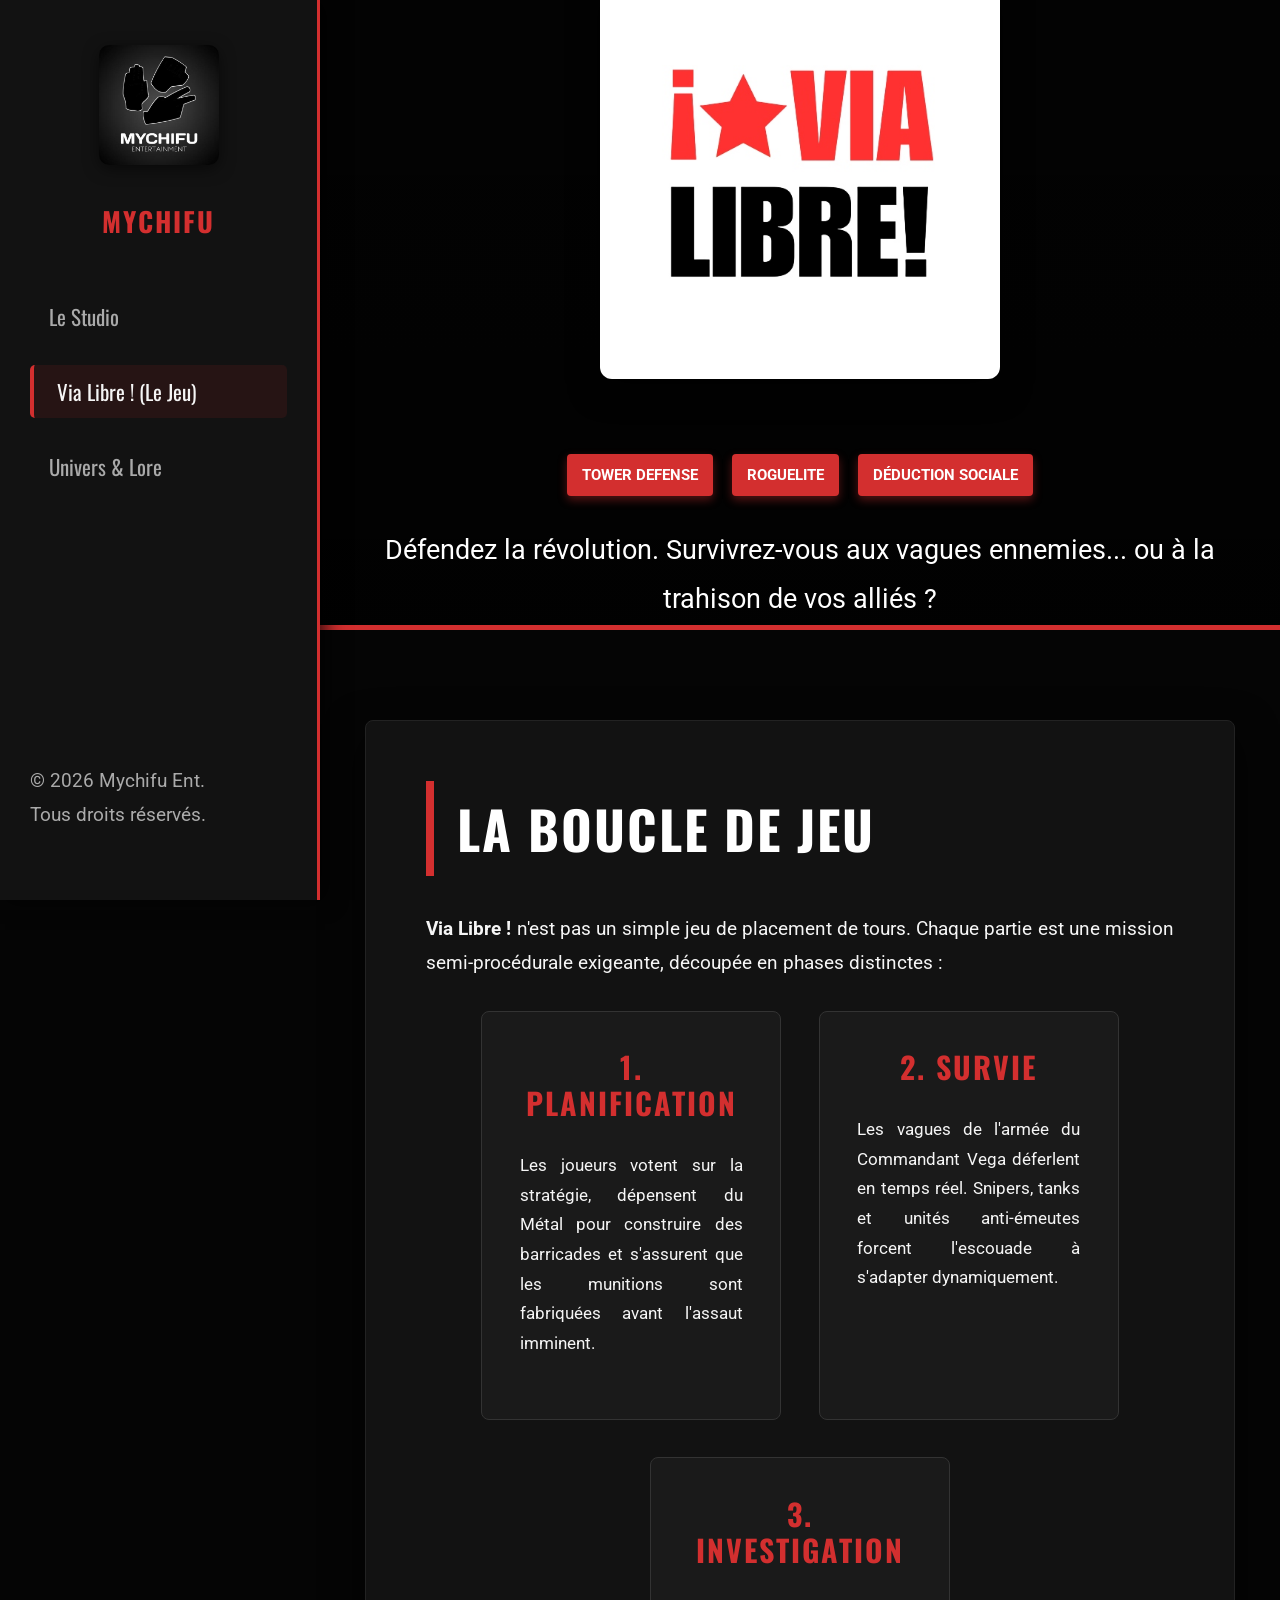
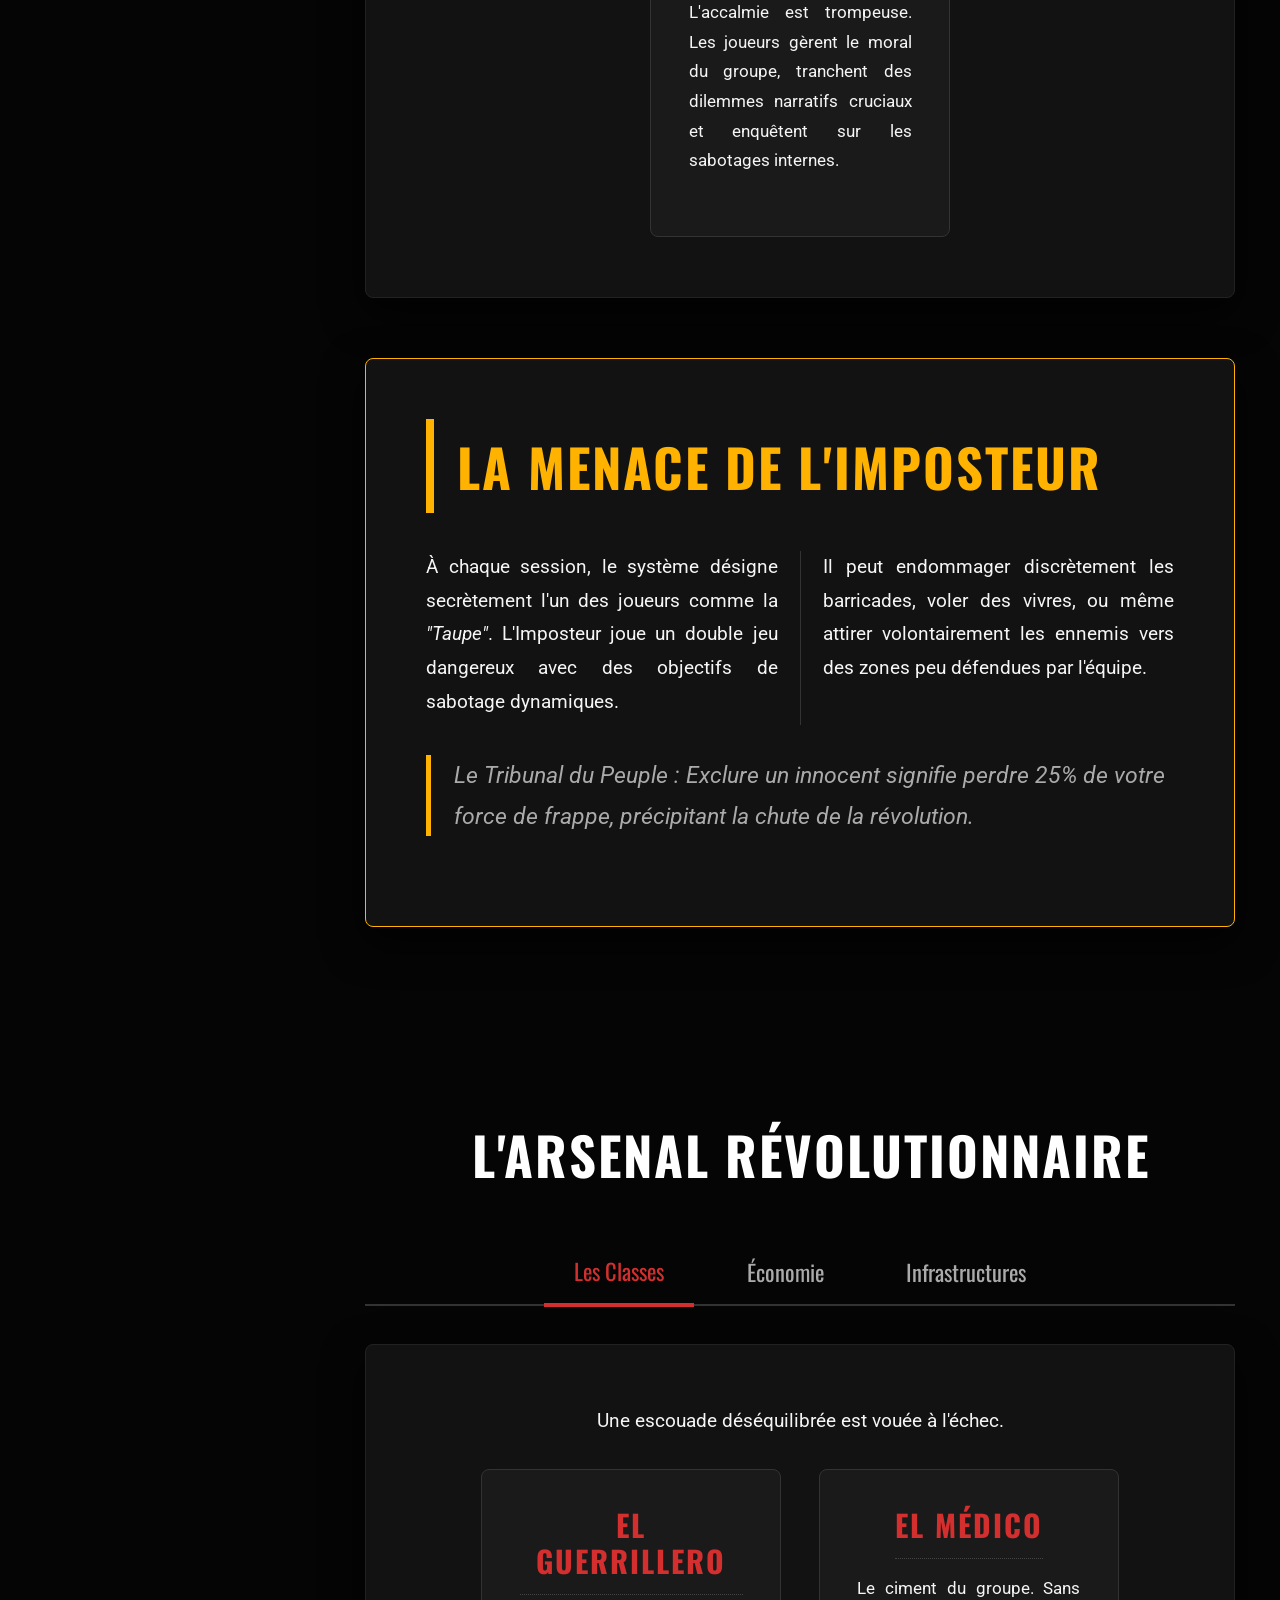
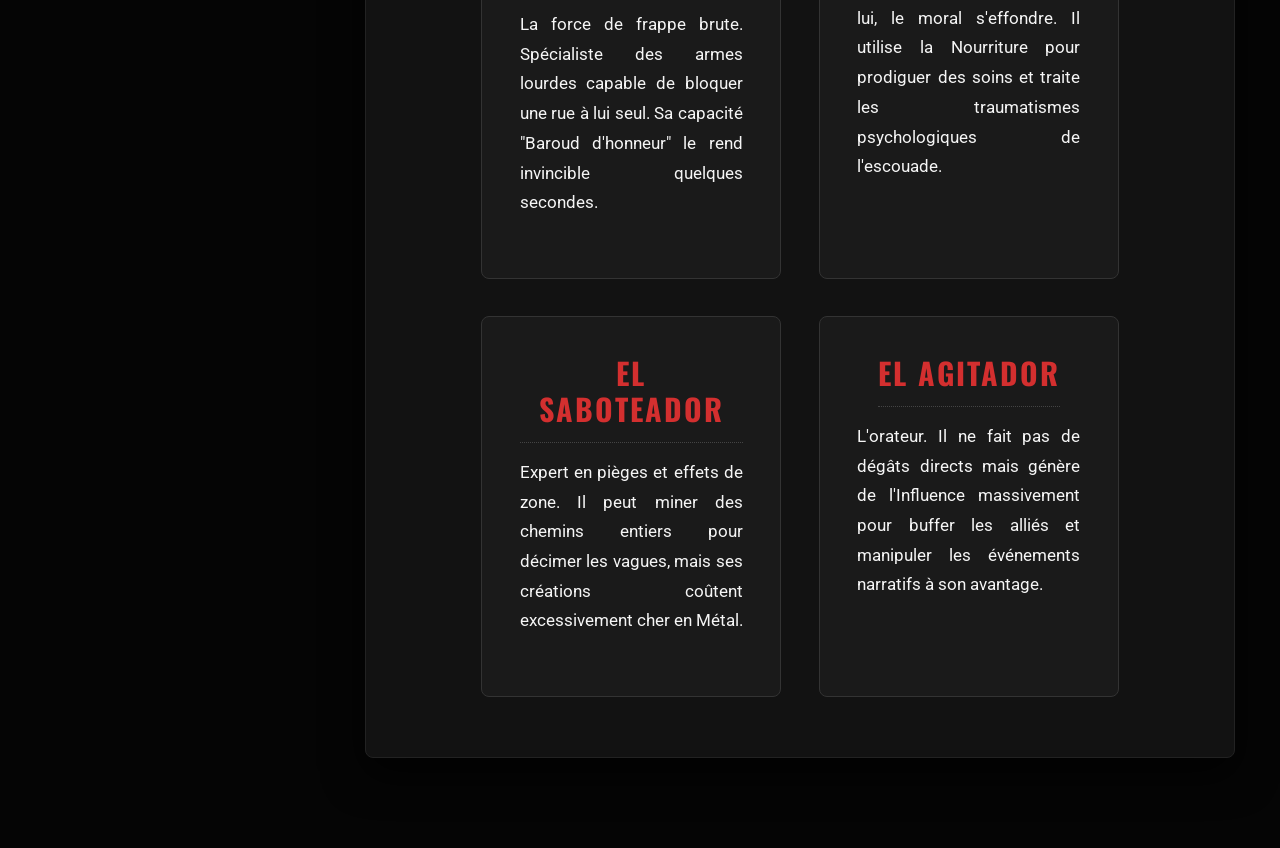
==== game.html @ c3b08daf "feat: new website" ====
<!DOCTYPE html>
<html lang="fr">
<head>
    <meta charset="UTF-8">
    <meta name="viewport" content="width=device-width, initial-scale=1.0">
    <title>Via Libre ! - Le Jeu - Mychifu Entertainment</title>
    <link rel="stylesheet" href="css/style.css">
</head>
<body>
    <nav class="sidebar">
        <div class="sidebar-header">
            <div class="sidebar-logo-container">
                <a href="index.html">
                    <img src="img/mychifu_logo.jpg" alt="Mychifu Logo">
                </a>
                <h2>MYCHIFU</h2>
            </div>
            <button class="mobile-toggle" aria-label="Ouvrir le menu">
                <span></span>
                <span></span>
                <span></span>
            </button>
        </div>
        <ul class="sidebar-nav">
            <li><a href="index.html" >Le Studio</a></li>
            <li><a href="game.html" class="active">Via Libre ! (Le Jeu)</a></li>
            <li><a href="lore.html" >Univers & Lore</a></li>
        </ul>
        <div class="sidebar-footer">
            <p>&copy; 2026 Mychifu Ent.<br>Tous droits réservés.</p>
        </div>
    </nav>

    <main class="main-content">
        <header class="hero" style="height: 70vh;">
            <img src="img/game_logo.jpg" alt="Via Libre! Logo" class="reveal-scale" style="background-color: #fff; padding: 15px;">
            <div class="reveal" style="margin-top: 2rem;">
                <span class="tag">Tower Defense</span> 
                <span class="tag">Roguelite</span> 
                <span class="tag">Déduction Sociale</span>
            </div>
            <p class="reveal" style="margin-top: 1.5rem;">Défendez la révolution. Survivrez-vous aux vagues ennemies... ou à la trahison de vos alliés ?</p>
        </header>

        <section>
            <!-- Remplacement du Grid-2 étiré par deux sections empilées et aérées -->
            <div class="surface reveal-left" style="margin-bottom: 4rem;">
                <h2 class="section-title">La Boucle de Jeu</h2>

                <p><strong>Via Libre !</strong> n'est pas un simple jeu de placement de tours. Chaque partie est une mission semi-procédurale exigeante, découpée en phases distinctes :</p>

                <div class="grid-flex" style="margin-top: 2rem;">
                    <div class="card">
                        <h3 style="border-bottom:none;">1. Planification</h3>
                        <p>Les joueurs votent sur la stratégie, dépensent du Métal pour construire des barricades et s'assurent que les munitions sont fabriquées avant l'assaut imminent.</p>
                    </div>
                    <div class="card">
                        <h3 style="border-bottom:none;">2. Survie</h3>
                        <p>Les vagues de l'armée du Commandant Vega déferlent en temps réel. Snipers, tanks et unités anti-émeutes forcent l'escouade à s'adapter dynamiquement.</p>
                    </div>
                    <div class="card">
                        <h3 style="border-bottom:none;">3. Investigation</h3>
                        <p>L'accalmie est trompeuse. Les joueurs gèrent le moral du groupe, tranchent des dilemmes narratifs cruciaux et enquêtent sur les sabotages internes.</p>
                    </div>
                </div>
            </div>

            <div class="surface reveal-right" style="border-color: #ffb300;">
                <h2 class="section-title" style="border-color: #ffb300; color: #ffb300;">La Menace de l'Imposteur</h2>

                <div class="text-columns">
                    <p>À chaque session, le système désigne secrètement l'un des joueurs comme la <em>"Taupe"</em>. L'Imposteur joue un double jeu dangereux avec des objectifs de sabotage dynamiques.</p>

                    <p>Il peut endommager discrètement les barricades, voler des vivres, ou même attirer volontairement les ennemis vers des zones peu défendues par l'équipe.</p>
                </div>

                <blockquote style="margin: 2rem 0; border-left-color: #ffb300;">
                    Le Tribunal du Peuple : Exclure un innocent signifie perdre 25% de votre force de frappe, précipitant la chute de la révolution.
                </blockquote>
            </div>
        </section>

        <section>
            <h2 class="section-title reveal-scale" style="text-align: center; border: none;">L'Arsenal Révolutionnaire</h2>

            <div class="tab-buttons reveal">
                <button class="tab-btn active" data-tab="classes">Les Classes</button>
                <button class="tab-btn" data-tab="resources">Économie</button>
                <button class="tab-btn" data-tab="buildings">Infrastructures</button>
            </div>

            <div class="surface reveal">
                <!-- Classes Tab -->
                <div id="classes" class="tab-content active">
                    <p style="text-align: center; margin-bottom: 2rem;">Une escouade déséquilibrée est vouée à l'échec.</p>
                    <div class="grid-flex">
                        <div class="card">
                            <h3>El Guerrillero</h3>
                            <p>La force de frappe brute. Spécialiste des armes lourdes capable de bloquer une rue à lui seul. Sa capacité "Baroud d'honneur" le rend invincible quelques secondes.</p>
                        </div>
                        <div class="card">
                            <h3>El Médico</h3>
                            <p>Le ciment du groupe. Sans lui, le moral s'effondre. Il utilise la Nourriture pour prodiguer des soins et traite les traumatismes psychologiques de l'escouade.</p>
                        </div>
                        <div class="card">
                            <h3>El Saboteador</h3>
                            <p>Expert en pièges et effets de zone. Il peut miner des chemins entiers pour décimer les vagues, mais ses créations coûtent excessivement cher en Métal.</p>
                        </div>
                        <div class="card">
                            <h3>El Agitador</h3>
                            <p>L'orateur. Il ne fait pas de dégâts directs mais génère de l'Influence massivement pour buffer les alliés et manipuler les événements narratifs à son avantage.</p>
                        </div>
                    </div>
                </div>

                <!-- Resources Tab -->
                <div id="resources" class="tab-content">
                    <p style="text-align: center; margin-bottom: 2rem;">Gérez vos stocks ou mourez de faim.</p>
                    <div class="grid-flex">
                        <div class="card">
                            <h3>Le Métal</h3>
                            <p>Récupéré sur les restes ennemis ou dans les ruines, il est fondamental pour bâtir les infrastructures de défense.</p>
                        </div>
                        <div class="card">
                            <h3>Les Munitions</h3>
                            <p>L'essence de la guerre. Les tours de mitrailleuses en consomment passivement. Une tour vide est une tour morte.</p>
                        </div>
                        <div class="card">
                            <h3>La Nourriture</h3>
                            <p>Maintient la barre de Santé Globale et empêche les malus liés à l'épuisement. Essentielle pour le médecin.</p>
                        </div>
                        <div class="card">
                            <h3>L'Influence</h3>
                            <p>Sert à voter, à enquêter sur l'Imposteur ou à réussir des jets narratifs complexes lors d'événements aléatoires.</p>
                        </div>
                    </div>
                </div>

                <!-- Buildings Tab -->
                <div id="buildings" class="tab-content">
                    <p style="text-align: center; margin-bottom: 2rem;">Transformez les rues de Valparaíso en forteresses.</p>
                    <div class="grid-flex">
                        <div class="card">
                            <h3>Barricades</h3>
                            <p>Le rempart de base. Dévie le pathfinding ennemi. Améliorées, elles s'équipent de fils barbelés infligeant des dégâts.</p>
                        </div>
                        <div class="card">
                            <h3>Mitrailleuse Lourde</h3>
                            <p>Un DPS massif et continu. Idéal pour repousser l'infanterie légère, mais inefficace contre les blindés sans amélioration.</p>
                        </div>
                        <div class="card">
                            <h3>Tour de Propagande</h3>
                            <p>Diffuse les discours d'Ernesto. Augmente drastiquement le moral des troupes proches et ralentit les unités anti-émeutes.</p>
                        </div>
                    </div>
                </div>
            </div>
        </section>
    </main>
    <script src="js/script.js"></script>
</body>
</html>
---- css/style.css ----
@import url('https://fonts.googleapis.com/css2?family=Oswald:wght@400;700&family=Roboto:wght@300;400;700&display=swap');

:root {
    --primary: #d32f2f;
    --primary-hover: #b71c1c;
    --bg-dark: #050505;
    --bg-surface: #121212;
    --bg-card: #1a1a1a;
    --text-main: #f5f5f5;
    --text-muted: #aaaaaa;
    --accent: #ffb300;
    --sidebar-width: 320px;
}

* { box-sizing: border-box; margin: 0; padding: 0; }

html {
    font-size: 15px;
    scroll-behavior: smooth;
}

body {
    font-family: 'Roboto', sans-serif;
    background-color: var(--bg-dark);
    color: var(--text-main);
    line-height: 1.8;
    overflow-x: hidden;
    display: flex;
}

h1, h2, h3, h4 {
    font-family: 'Oswald', sans-serif;
    text-transform: uppercase;
    letter-spacing: 2px;
}

/* Sidebar Permanente */
.sidebar {
    position: fixed;
    top: 0;
    left: 0;
    width: var(--sidebar-width);
    height: 100vh;
    background-color: var(--bg-surface);
    border-right: 3px solid var(--primary);
    padding: 3rem 2rem;
    display: flex;
    flex-direction: column;
    z-index: 1000;
    box-shadow: 5px 0 20px rgba(0,0,0,0.8);
}

.sidebar-logo-container {
    text-align: center;
    margin-bottom: 3rem;
}

.sidebar-logo-container img {
    width: 120px;
    height: auto;
    border-radius: 10px;
    margin-bottom: 1.5rem;
    box-shadow: 0 4px 15px rgba(0,0,0,0.5);
    transition: transform 0.3s;
}

.sidebar-logo-container img:hover {
    transform: scale(1.05);
}

.sidebar-logo-container h2 {
    color: var(--primary);
    font-size: 1.8rem;
}

.sidebar-nav {
    list-style: none;
    display: flex;
    flex-direction: column;
    gap: 1.5rem;
}

.sidebar-nav a {
    color: var(--text-muted);
    text-decoration: none;
    font-family: 'Oswald', sans-serif;
    font-size: 1.4rem;
    display: block;
    padding: 0.5rem 1rem;
    border-radius: 5px;
    transition: all 0.3s ease;
    border-left: 4px solid transparent;
}

.sidebar-nav a:hover, .sidebar-nav a.active {
    color: var(--text-main);
    background-color: rgba(211, 47, 47, 0.1);
    border-left: 4px solid var(--primary);
    padding-left: 1.5rem;
}

.sidebar-footer {
    margin-top: auto;
    text-align: center;
    font-size: 0.9rem;
    color: var(--text-muted);
}

/* Contenu Principal */
.main-content {
    margin-left: var(--sidebar-width);
    width: calc(100% - var(--sidebar-width));
    min-height: 100vh;
    display: flex;
    flex-direction: column;
    align-items: center;
}

/* Sections */
section { 
    width: 100%;
    max-width: 1200px;
    padding: 6rem 3rem; 
}

.surface { 
    background-color: var(--bg-surface); 
    border: 1px solid #222; 
    border-radius: 8px; 
    box-shadow: 0 15px 40px rgba(0,0,0,0.8); 
    padding: 4rem; 
}

.section-title { 
    font-size: 3.5rem; 
    border-left: 8px solid var(--primary); 
    padding-left: 1.5rem; 
    margin-bottom: 2.5rem; 
    color: #fff;
}

/* Nouveauté : Séparateurs et colonnes de texte pour éviter les lignes trop longues */
.text-columns {
    column-count: 2;
    column-gap: 3rem;
    column-rule: 1px solid #333;
}

.text-columns p {
    margin-top: 0;
}

@media (max-width: 1000px) {
    .text-columns { column-count: 1; column-rule: none; }
}

h3 {
    font-size: 2rem;
    color: var(--primary);
    margin-bottom: 1.5rem;
    margin-top: 2rem;
}

p {
    font-size: 1.25rem;
    margin-bottom: 1.5rem;
    text-align: justify;
}

/* Hero Section */
.hero {
    width: 100%;
    height: 85vh;
    display: flex;
    flex-direction: column;
    justify-content: center;
    align-items: center;
    text-align: center;
    background: linear-gradient(rgba(0,0,0,0.7), rgba(0,0,0,0.95)), url('data:image/svg+xml;utf8,<svg xmlns="http://www.w3.org/2000/svg" width="100" height="100"><rect width="100" height="100" fill="%230a0a0a"/></svg>');
    background-size: cover;
    background-attachment: fixed;
    padding: 3rem;
    border-bottom: 5px solid var(--primary);
}

.hero img {
    max-width: 400px;
    margin-bottom: 2.5rem;
    border-radius: 12px;
    box-shadow: 0 10px 30px rgba(0,0,0,0.8);
}

.hero h1 {
    font-size: 5rem;
    color: var(--primary);
    text-shadow: 3px 3px 10px rgba(0,0,0,0.9);
}

.hero p { 
    font-size: 1.8rem; 
    max-width: 900px; 
    color: #fff; 
    text-align: center;
}

/* Grids - Centered */
/* On utilise flex + wrap avec justify-content: center pour s'assurer que la dernière ligne orpheline sera toujours centrée */
.grid-flex {
    display: flex;
    flex-wrap: wrap;
    justify-content: center;
    gap: 2.5rem;
}

.grid-flex > .card { width: 300px; flex: 0 0 auto; }

/* Cards */
.card { 
    background: var(--bg-card); 
    border: 1px solid #333; 
    border-radius: 8px; 
    padding: 2.5rem; 
    transition: transform 0.4s cubic-bezier(0.175, 0.885, 0.32, 1.275), box-shadow 0.4s; 
    position: relative; 
    overflow: hidden; 
    display: flex;
    flex-direction: column;
    align-items: center;
}
.card::before { 
    content: ''; 
    position: absolute; 
    top: 0; left: 0; 
    width: 100%; height: 4px; 
    background: var(--primary); 
    transform: scaleX(0); 
    transform-origin: left; 
    transition: transform 0.4s ease; 
}
.card:hover { 
    transform: translateY(-10px); 
    box-shadow: 0 15px 30px rgba(0,0,0,0.7);
    border-color: var(--primary);
}
.card:hover::before { transform: scaleX(1); }
.card h3 { color: var(--primary); margin-bottom: 1rem; border-bottom: 1px dotted #444; padding-bottom: 1rem; margin-top: 0; text-align: center; line-height: 1.2; }
.card h4 { color: #fff; margin-bottom: 1rem; font-size: 1.4rem; text-align: center; font-style: italic;}
.card p { font-size: 1.1rem; text-align: justify; }

/* Photo de Profil dans les cartes équipe */
.profile-pic-placeholder {
    width: 100%; /* Prend toute la largeur de la carte (moins le padding) */
    aspect-ratio: 1 / 1; /* Force le ratio carré */
    background-color: #222;
    border-radius: 12px; /* Coins arrondis */
    margin: 0 auto 1.5rem auto; /* Centré */
    display: flex;
    align-items: center;
    justify-content: center;
    color: #555;
    font-size: 1rem;
    border: 2px solid var(--primary);
    overflow: hidden;
}

.profile-pic-placeholder img {
    width: 100%;
    height: 100%;
    object-fit: cover;
    border-radius: 13px; /* Légèrement moins pour fitter la bordure */
}

/* Blockquote */
blockquote {
    font-style: italic;
    font-size: 1.5rem;
    border-left: 5px solid var(--accent);
    padding-left: 1.5rem;
    margin: 3rem 0;
    color: var(--text-muted);
}

/* Animations au Scroll */
.reveal { opacity: 0; transform: translateY(60px); transition: all 1s ease-out; }
.reveal.active { opacity: 1; transform: translateY(0); }

.reveal-left { opacity: 0; transform: translateX(-80px); transition: all 1s ease-out; }
.reveal-left.active { opacity: 1; transform: translateX(0); }

.reveal-right { opacity: 0; transform: translateX(80px); transition: all 1s ease-out; }
.reveal-right.active { opacity: 1; transform: translateX(0); }

.reveal-scale { opacity: 0; transform: scale(0.85); transition: all 1s cubic-bezier(0.175, 0.885, 0.32, 1.275); }
.reveal-scale.active { opacity: 1; transform: scale(1); }

/* Tabs */
.tab-buttons { display: flex; gap: 1.5rem; margin-bottom: 2.5rem; border-bottom: 2px solid #333; flex-wrap: wrap; justify-content: center;}
.tab-btn { background: none; border: none; color: var(--text-muted); font-family: 'Oswald'; font-size: 1.5rem; cursor: pointer; padding: 1rem 2rem; transition: 0.3s; }
.tab-btn:hover { color: #fff; }
.tab-btn.active { color: var(--primary); border-bottom: 4px solid var(--primary); margin-bottom: -3px; }
.tab-content { display: none; animation: slideUp 0.6s ease; }
.tab-content.active { display: block; }
@keyframes slideUp { from { opacity: 0; transform: translateY(30px);} to { opacity: 1; transform: translateY(0);} }

/* Tag */
.tag { background: var(--primary); color: white; padding: 0.5rem 1rem; border-radius: 4px; font-size: 1rem; font-weight: bold; margin: 0.5rem; display: inline-block; text-transform: uppercase; box-shadow: 0 4px 10px rgba(211,47,47,0.4);}

/* Fix: Alignement parfait des cartes de l'équipe */
.team-card h3, .team-card h4 {
    display: flex;
    flex-direction: column;
    align-items: center;
    justify-content: center;
    text-align: center;
    width: 100%;
}

.team-card h3 {
    height: 90px; /* Hauteur fixe augmentée pour absorber les noms longs (3 lignes) */
    padding-bottom: 1rem;
    margin-bottom: 1.5rem;
}

.team-card h4 {
    height: 70px; /* Hauteur fixe pour absorber les rôles sur 1 ou 2 lignes */
    margin: 1rem 0 0 0;
    line-height: 1.4;
}

/* Fix: L'image remplira correctement la bordure sans déborder */
.profile-pic-placeholder img {
    width: 100%;
    height: 100%;
    object-fit: cover;
    border-radius: 9px;
}


/* ==========================================================================
   RESPONSIVE DESIGN & MOBILE VERSION
   ========================================================================== */

/* Bouton Hamburger (caché sur PC) */
.mobile-toggle {
    display: none;
    background: none;
    border: none;
    cursor: pointer;
    flex-direction: column;
    gap: 6px;
    z-index: 1002;
    padding: 10px;
}

.mobile-toggle span {
    display: block;
    width: 30px;
    height: 3px;
    background-color: var(--text-main);
    transition: all 0.3s ease-in-out;
    border-radius: 2px;
}

@media (max-width: 1000px) {
    /* La sidebar devient une barre de navigation en haut */
    .sidebar {
        position: fixed;
        top: 0;
        left: 0;
        width: 100%;
        height: 80px;
        padding: 0 1.5rem;
        flex-direction: row;
        border-right: none;
        border-bottom: 3px solid var(--primary);
        z-index: 1001;
        background-color: rgba(18, 18, 18, 0.98);
        backdrop-filter: blur(10px);
    }

    .sidebar-header {
        display: flex;
        justify-content: space-between;
        align-items: center;
        width: 100%;
    }

    .sidebar-logo-container {
        margin-bottom: 0;
        display: flex;
        align-items: center;
        gap: 15px;
        flex-direction: row;
    }

    .sidebar-logo-container img {
        width: 45px;
        margin-bottom: 0;
    }

    .sidebar-logo-container h2 {
        font-size: 1.5rem;
        margin: 0;
    }

    .mobile-toggle {
        display: flex;
    }

    /* Animation du hamburger en croix */
    .mobile-toggle.active span:nth-child(1) {
        transform: translateY(9px) rotate(45deg);
    }
    .mobile-toggle.active span:nth-child(2) {
        opacity: 0;
    }
    .mobile-toggle.active span:nth-child(3) {
        transform: translateY(-9px) rotate(-45deg);
    }

    /* Le menu se cache sur la gauche et prend tout l'écran */
    .sidebar-nav {
        position: fixed;
        top: 80px;
        left: -100%;
        width: 100%;
        height: calc(100vh - 80px);
        background-color: rgba(18, 18, 18, 0.98);
        backdrop-filter: blur(10px);
        flex-direction: column;
        align-items: center;
        justify-content: center;
        gap: 2.5rem;
        transition: left 0.4s cubic-bezier(0.175, 0.885, 0.32, 1.275);
        margin: 0;
        padding: 0;
        z-index: 1000;
        border-top: 1px solid #333;
    }

    .sidebar-nav.active {
        left: 0;
    }

    .sidebar-nav a {
        font-size: 2rem;
        border-left: none;
        padding: 1rem;
        text-align: center;
    }

    .sidebar-nav a:hover, .sidebar-nav a.active {
        border-left: none;
        background: none;
        color: var(--primary);
    }

    .sidebar-footer {
        display: none;
    }

    /* Le contenu principal prend toute la largeur */
    .main-content {
        margin-left: 0;
        width: 100%;
    }

    /* Ajustements des marges et typographies pour écrans réduits */
    section {
        padding: 4rem 1.5rem;
    }

    .surface {
        padding: 2.5rem 1.5rem;
    }

    .hero {
        min-height: 100vh;
        height: auto;
        padding-top: 100px; /* Compense la nav fixe */
    }

    .hero img.reveal-scale {
        max-width: 250px;
    }

    .hero h1 {
        font-size: 3rem;
    }

    .hero p {
        font-size: 1.2rem;
    }

    .section-title {
        font-size: 2.5rem;
        margin-bottom: 2rem;
    }

    .grid-2 {
        grid-template-columns: 1fr;
    }

    /* Permet aux cartes de s'écraser un peu si l'écran mobile est < 350px (ex: vieil iPhone) */
    .grid-flex > .card {
        max-width: 100%; 
    }

    blockquote {
        font-size: 1.2rem;
        margin: 2rem 0;
    }

    .tab-btn {
        font-size: 1.2rem;
        padding: 0.5rem 1rem;
    }
}
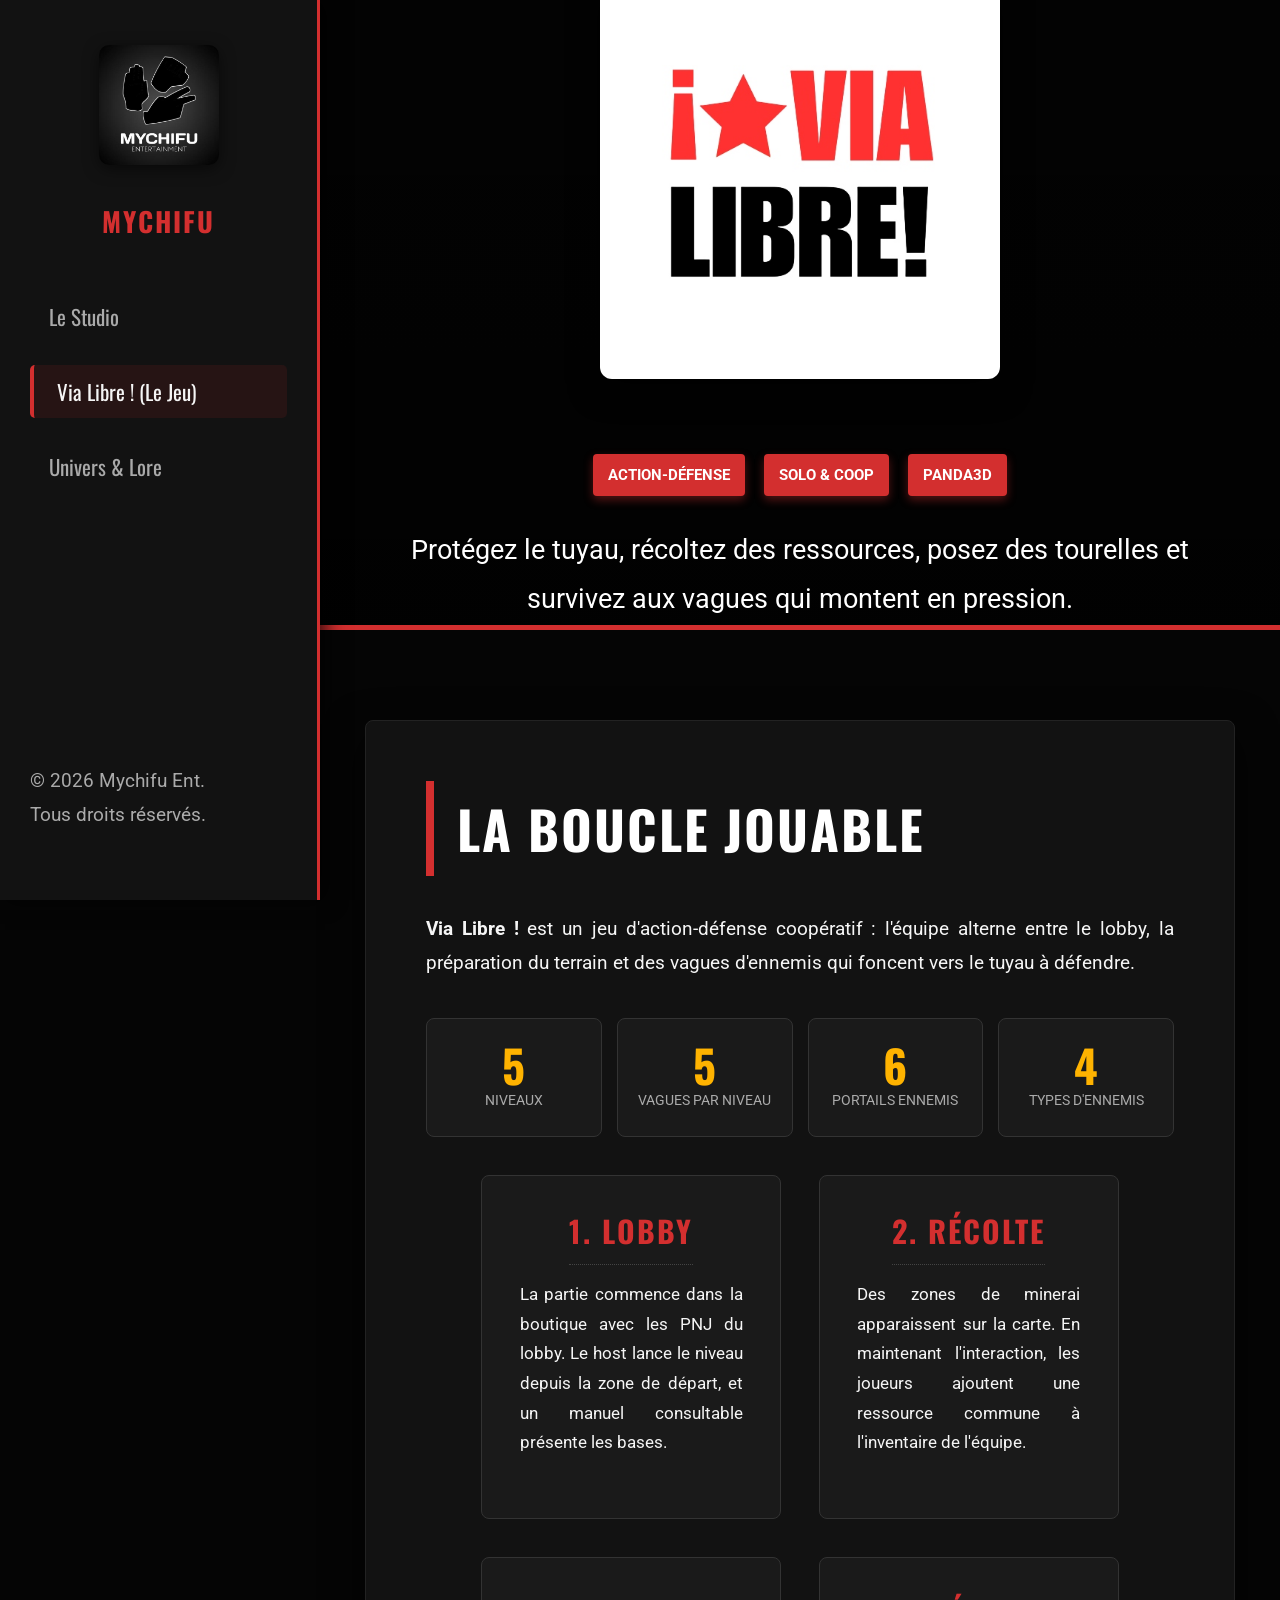
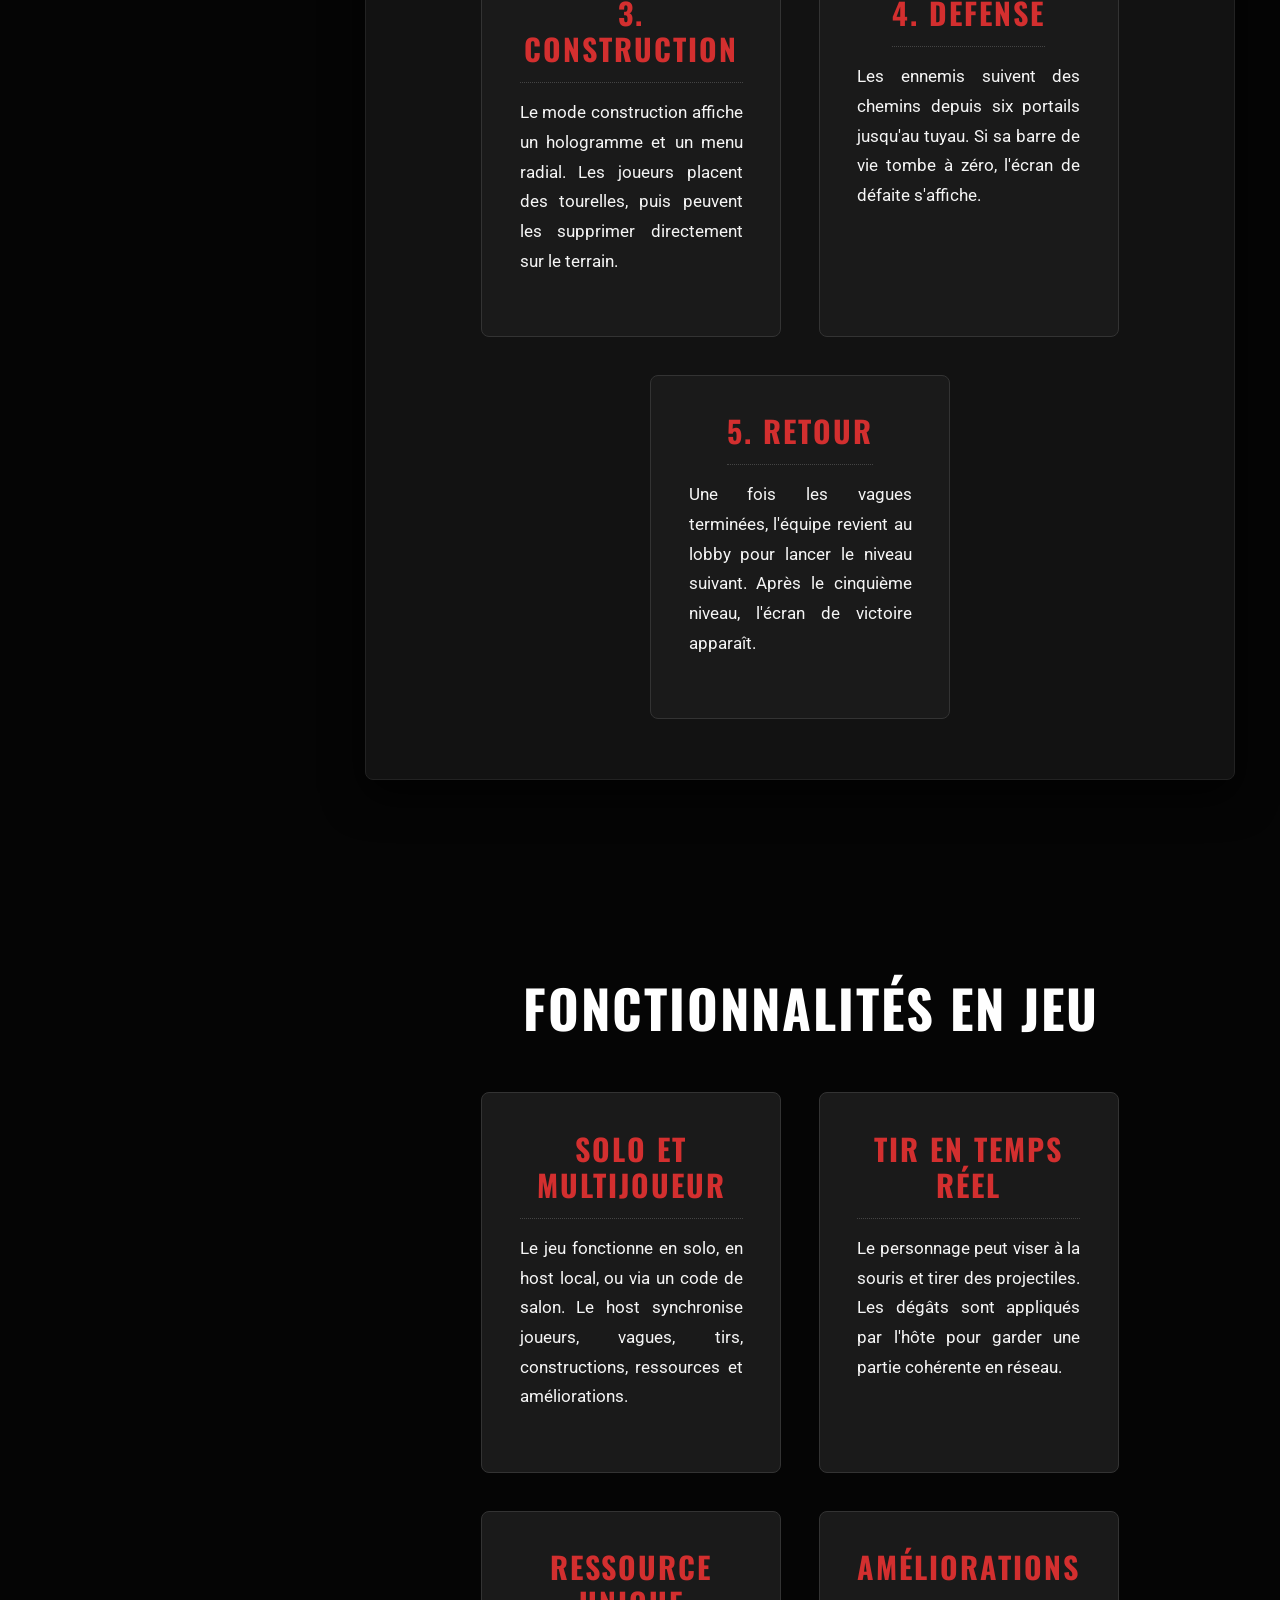
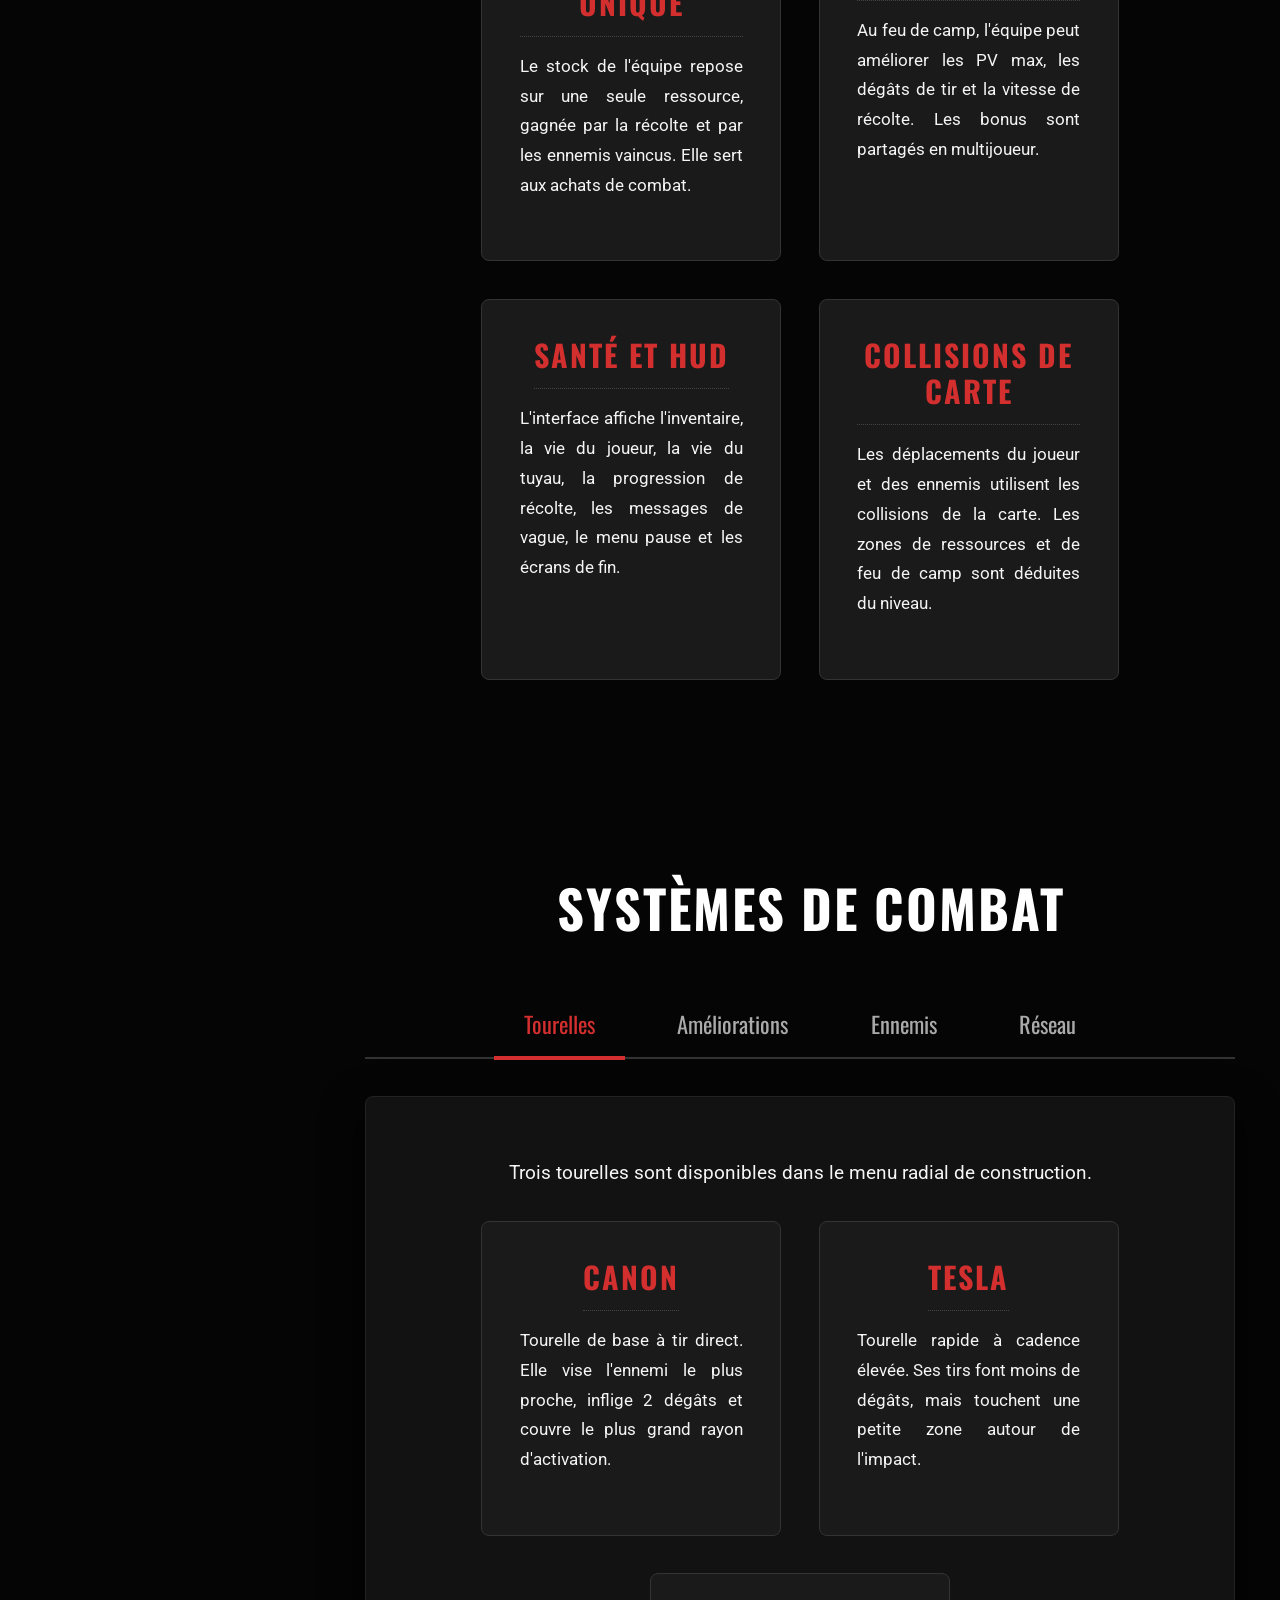
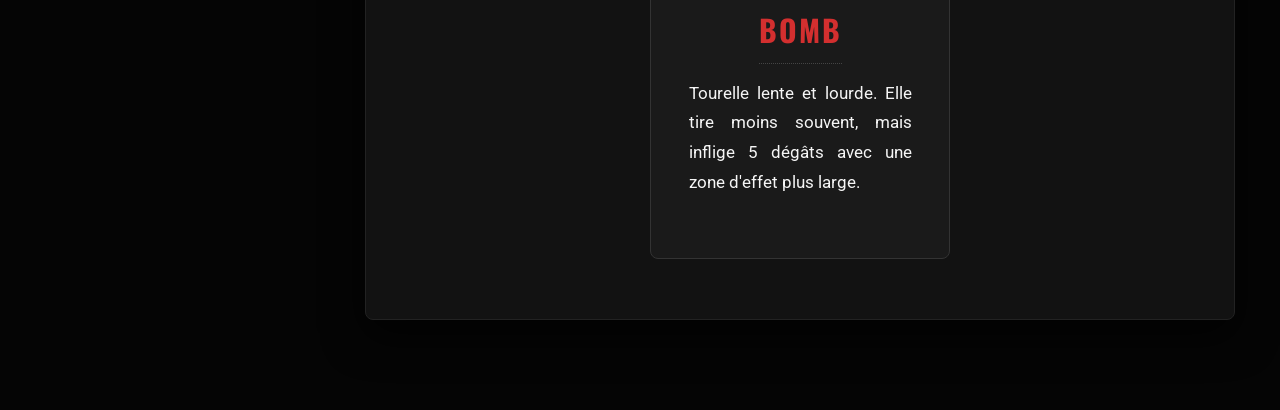
==== commit 9882abdd: "ok" ====
--- a/game.html
+++ b/game.html
@@ -22,12 +22,12 @@
             </button>
         </div>
         <ul class="sidebar-nav">
-            <li><a href="index.html" >Le Studio</a></li>
+            <li><a href="index.html">Le Studio</a></li>
             <li><a href="game.html" class="active">Via Libre ! (Le Jeu)</a></li>
-            <li><a href="lore.html" >Univers & Lore</a></li>
+            <li><a href="lore.html">Univers & Lore</a></li>
         </ul>
         <div class="sidebar-footer">
-            <p>&copy; 2026 Mychifu Ent.<br>Tous droits réservés.</p>
+            <p>&copy; 2026 Mychifu Ent.<br>Tous droits r&eacute;serv&eacute;s.</p>
         </div>
     </nav>
 
@@ -35,122 +35,176 @@
         <header class="hero" style="height: 70vh;">
             <img src="img/game_logo.jpg" alt="Via Libre! Logo" class="reveal-scale" style="background-color: #fff; padding: 15px;">
             <div class="reveal" style="margin-top: 2rem;">
-                <span class="tag">Tower Defense</span> 
-                <span class="tag">Roguelite</span> 
-                <span class="tag">Déduction Sociale</span>
-            </div>
-            <p class="reveal" style="margin-top: 1.5rem;">Défendez la révolution. Survivrez-vous aux vagues ennemies... ou à la trahison de vos alliés ?</p>
+                <span class="tag">Action-d&eacute;fense</span>
+                <span class="tag">Solo & coop</span>
+                <span class="tag">Panda3D</span>
+            </div>
+            <p class="reveal" style="margin-top: 1.5rem;">Prot&eacute;gez le tuyau, r&eacute;coltez des ressources, posez des tourelles et survivez aux vagues qui montent en pression.</p>
         </header>
 
         <section>
-            <!-- Remplacement du Grid-2 étiré par deux sections empilées et aérées -->
-            <div class="surface reveal-left" style="margin-bottom: 4rem;">
-                <h2 class="section-title">La Boucle de Jeu</h2>
-
-                <p><strong>Via Libre !</strong> n'est pas un simple jeu de placement de tours. Chaque partie est une mission semi-procédurale exigeante, découpée en phases distinctes :</p>
+            <div class="surface reveal-up">
+                <h2 class="section-title reveal-left">La Boucle Jouable</h2>
+                <p><strong>Via Libre !</strong> est un jeu d'action-d&eacute;fense coop&eacute;ratif : l'&eacute;quipe alterne entre le lobby, la pr&eacute;paration du terrain et des vagues d'ennemis qui foncent vers le tuyau &agrave; d&eacute;fendre.</p>
+
+                <div class="stat-grid reveal">
+                    <div class="stat-card">
+                        <strong>5</strong>
+                        <span>niveaux</span>
+                    </div>
+                    <div class="stat-card">
+                        <strong>5</strong>
+                        <span>vagues par niveau</span>
+                    </div>
+                    <div class="stat-card">
+                        <strong>6</strong>
+                        <span>portails ennemis</span>
+                    </div>
+                    <div class="stat-card">
+                        <strong>4</strong>
+                        <span>types d'ennemis</span>
+                    </div>
+                </div>
 
                 <div class="grid-flex" style="margin-top: 2rem;">
                     <div class="card">
-                        <h3 style="border-bottom:none;">1. Planification</h3>
-                        <p>Les joueurs votent sur la stratégie, dépensent du Métal pour construire des barricades et s'assurent que les munitions sont fabriquées avant l'assaut imminent.</p>
-                    </div>
-                    <div class="card">
-                        <h3 style="border-bottom:none;">2. Survie</h3>
-                        <p>Les vagues de l'armée du Commandant Vega déferlent en temps réel. Snipers, tanks et unités anti-émeutes forcent l'escouade à s'adapter dynamiquement.</p>
-                    </div>
-                    <div class="card">
-                        <h3 style="border-bottom:none;">3. Investigation</h3>
-                        <p>L'accalmie est trompeuse. Les joueurs gèrent le moral du groupe, tranchent des dilemmes narratifs cruciaux et enquêtent sur les sabotages internes.</p>
-                    </div>
-                </div>
-            </div>
-
-            <div class="surface reveal-right" style="border-color: #ffb300;">
-                <h2 class="section-title" style="border-color: #ffb300; color: #ffb300;">La Menace de l'Imposteur</h2>
-
-                <div class="text-columns">
-                    <p>À chaque session, le système désigne secrètement l'un des joueurs comme la <em>"Taupe"</em>. L'Imposteur joue un double jeu dangereux avec des objectifs de sabotage dynamiques.</p>
-
-                    <p>Il peut endommager discrètement les barricades, voler des vivres, ou même attirer volontairement les ennemis vers des zones peu défendues par l'équipe.</p>
-                </div>
-
-                <blockquote style="margin: 2rem 0; border-left-color: #ffb300;">
-                    Le Tribunal du Peuple : Exclure un innocent signifie perdre 25% de votre force de frappe, précipitant la chute de la révolution.
-                </blockquote>
+                        <h3>1. Lobby</h3>
+                        <p>La partie commence dans la boutique avec les PNJ du lobby. Le host lance le niveau depuis la zone de d&eacute;part, et un manuel consultable pr&eacute;sente les bases.</p>
+                    </div>
+                    <div class="card">
+                        <h3>2. R&eacute;colte</h3>
+                        <p>Des zones de minerai apparaissent sur la carte. En maintenant l'interaction, les joueurs ajoutent une ressource commune &agrave; l'inventaire de l'&eacute;quipe.</p>
+                    </div>
+                    <div class="card">
+                        <h3>3. Construction</h3>
+                        <p>Le mode construction affiche un hologramme et un menu radial. Les joueurs placent des tourelles, puis peuvent les supprimer directement sur le terrain.</p>
+                    </div>
+                    <div class="card">
+                        <h3>4. D&eacute;fense</h3>
+                        <p>Les ennemis suivent des chemins depuis six portails jusqu'au tuyau. Si sa barre de vie tombe &agrave; z&eacute;ro, l'&eacute;cran de d&eacute;faite s'affiche.</p>
+                    </div>
+                    <div class="card">
+                        <h3>5. Retour</h3>
+                        <p>Une fois les vagues termin&eacute;es, l'&eacute;quipe revient au lobby pour lancer le niveau suivant. Apr&egrave;s le cinqui&egrave;me niveau, l'&eacute;cran de victoire appara&icirc;t.</p>
+                    </div>
+                </div>
             </div>
         </section>
 
         <section>
-            <h2 class="section-title reveal-scale" style="text-align: center; border: none;">L'Arsenal Révolutionnaire</h2>
+            <h2 class="section-title reveal-left" style="text-align: center; border: none;">Fonctionnalit&eacute;s en jeu</h2>
+
+            <div class="grid-flex">
+                <div class="card reveal-scale">
+                    <h3>Solo et multijoueur</h3>
+                    <p>Le jeu fonctionne en solo, en host local, ou via un code de salon. Le host synchronise joueurs, vagues, tirs, constructions, ressources et am&eacute;liorations.</p>
+                </div>
+                <div class="card reveal-scale" style="transition-delay: 0.1s;">
+                    <h3>Tir en temps r&eacute;el</h3>
+                    <p>Le personnage peut viser &agrave; la souris et tirer des projectiles. Les d&eacute;g&acirc;ts sont appliqu&eacute;s par l'h&ocirc;te pour garder une partie coh&eacute;rente en r&eacute;seau.</p>
+                </div>
+                <div class="card reveal-scale" style="transition-delay: 0.2s;">
+                    <h3>Ressource unique</h3>
+                    <p>Le stock de l'&eacute;quipe repose sur une seule ressource, gagn&eacute;e par la r&eacute;colte et par les ennemis vaincus. Elle sert aux achats de combat.</p>
+                </div>
+                <div class="card reveal-scale" style="transition-delay: 0.3s;">
+                    <h3>Am&eacute;liorations</h3>
+                    <p>Au feu de camp, l'&eacute;quipe peut am&eacute;liorer les PV max, les d&eacute;g&acirc;ts de tir et la vitesse de r&eacute;colte. Les bonus sont partag&eacute;s en multijoueur.</p>
+                </div>
+                <div class="card reveal-scale" style="transition-delay: 0.4s;">
+                    <h3>Sant&eacute; et HUD</h3>
+                    <p>L'interface affiche l'inventaire, la vie du joueur, la vie du tuyau, la progression de r&eacute;colte, les messages de vague, le menu pause et les &eacute;crans de fin.</p>
+                </div>
+                <div class="card reveal-scale" style="transition-delay: 0.5s;">
+                    <h3>Collisions de carte</h3>
+                    <p>Les d&eacute;placements du joueur et des ennemis utilisent les collisions de la carte. Les zones de ressources et de feu de camp sont d&eacute;duites du niveau.</p>
+                </div>
+            </div>
+        </section>
+
+        <section>
+            <h2 class="section-title reveal-scale" style="text-align: center; border: none;">Syst&egrave;mes de combat</h2>
 
             <div class="tab-buttons reveal">
-                <button class="tab-btn active" data-tab="classes">Les Classes</button>
-                <button class="tab-btn" data-tab="resources">Économie</button>
-                <button class="tab-btn" data-tab="buildings">Infrastructures</button>
+                <button class="tab-btn active" data-tab="turrets">Tourelles</button>
+                <button class="tab-btn" data-tab="upgrades">Am&eacute;liorations</button>
+                <button class="tab-btn" data-tab="enemies">Ennemis</button>
+                <button class="tab-btn" data-tab="network">R&eacute;seau</button>
             </div>
 
             <div class="surface reveal">
-                <!-- Classes Tab -->
-                <div id="classes" class="tab-content active">
-                    <p style="text-align: center; margin-bottom: 2rem;">Une escouade déséquilibrée est vouée à l'échec.</p>
-                    <div class="grid-flex">
-                        <div class="card">
-                            <h3>El Guerrillero</h3>
-                            <p>La force de frappe brute. Spécialiste des armes lourdes capable de bloquer une rue à lui seul. Sa capacité "Baroud d'honneur" le rend invincible quelques secondes.</p>
-                        </div>
-                        <div class="card">
-                            <h3>El Médico</h3>
-                            <p>Le ciment du groupe. Sans lui, le moral s'effondre. Il utilise la Nourriture pour prodiguer des soins et traite les traumatismes psychologiques de l'escouade.</p>
-                        </div>
-                        <div class="card">
-                            <h3>El Saboteador</h3>
-                            <p>Expert en pièges et effets de zone. Il peut miner des chemins entiers pour décimer les vagues, mais ses créations coûtent excessivement cher en Métal.</p>
-                        </div>
-                        <div class="card">
-                            <h3>El Agitador</h3>
-                            <p>L'orateur. Il ne fait pas de dégâts directs mais génère de l'Influence massivement pour buffer les alliés et manipuler les événements narratifs à son avantage.</p>
-                        </div>
-                    </div>
-                </div>
-
-                <!-- Resources Tab -->
-                <div id="resources" class="tab-content">
-                    <p style="text-align: center; margin-bottom: 2rem;">Gérez vos stocks ou mourez de faim.</p>
-                    <div class="grid-flex">
-                        <div class="card">
-                            <h3>Le Métal</h3>
-                            <p>Récupéré sur les restes ennemis ou dans les ruines, il est fondamental pour bâtir les infrastructures de défense.</p>
-                        </div>
-                        <div class="card">
-                            <h3>Les Munitions</h3>
-                            <p>L'essence de la guerre. Les tours de mitrailleuses en consomment passivement. Une tour vide est une tour morte.</p>
-                        </div>
-                        <div class="card">
-                            <h3>La Nourriture</h3>
-                            <p>Maintient la barre de Santé Globale et empêche les malus liés à l'épuisement. Essentielle pour le médecin.</p>
-                        </div>
-                        <div class="card">
-                            <h3>L'Influence</h3>
-                            <p>Sert à voter, à enquêter sur l'Imposteur ou à réussir des jets narratifs complexes lors d'événements aléatoires.</p>
-                        </div>
-                    </div>
-                </div>
-
-                <!-- Buildings Tab -->
-                <div id="buildings" class="tab-content">
-                    <p style="text-align: center; margin-bottom: 2rem;">Transformez les rues de Valparaíso en forteresses.</p>
-                    <div class="grid-flex">
-                        <div class="card">
-                            <h3>Barricades</h3>
-                            <p>Le rempart de base. Dévie le pathfinding ennemi. Améliorées, elles s'équipent de fils barbelés infligeant des dégâts.</p>
-                        </div>
-                        <div class="card">
-                            <h3>Mitrailleuse Lourde</h3>
-                            <p>Un DPS massif et continu. Idéal pour repousser l'infanterie légère, mais inefficace contre les blindés sans amélioration.</p>
-                        </div>
-                        <div class="card">
-                            <h3>Tour de Propagande</h3>
-                            <p>Diffuse les discours d'Ernesto. Augmente drastiquement le moral des troupes proches et ralentit les unités anti-émeutes.</p>
+                <div id="turrets" class="tab-content active">
+                    <p style="text-align: center; margin-bottom: 2rem;">Trois tourelles sont disponibles dans le menu radial de construction.</p>
+                    <div class="grid-flex">
+                        <div class="card">
+                            <h3>Canon</h3>
+                            <p>Tourelle de base &agrave; tir direct. Elle vise l'ennemi le plus proche, inflige 2 d&eacute;g&acirc;ts et couvre le plus grand rayon d'activation.</p>
+                        </div>
+                        <div class="card">
+                            <h3>Tesla</h3>
+                            <p>Tourelle rapide &agrave; cadence &eacute;lev&eacute;e. Ses tirs font moins de d&eacute;g&acirc;ts, mais touchent une petite zone autour de l'impact.</p>
+                        </div>
+                        <div class="card">
+                            <h3>Bomb</h3>
+                            <p>Tourelle lente et lourde. Elle tire moins souvent, mais inflige 5 d&eacute;g&acirc;ts avec une zone d'effet plus large.</p>
+                        </div>
+                    </div>
+                </div>
+
+                <div id="upgrades" class="tab-content">
+                    <p style="text-align: center; margin-bottom: 2rem;">Les am&eacute;liorations se font pr&egrave;s du feu de camp et consomment la ressource commune.</p>
+                    <div class="grid-flex">
+                        <div class="card">
+                            <h3>PV max</h3>
+                            <p>Bonus de survie : +2 PV max par niveau, jusqu'au niveau 5.</p>
+                        </div>
+                        <div class="card">
+                            <h3>D&eacute;g&acirc;ts</h3>
+                            <p>Bonus de combat : +1 d&eacute;g&acirc;t par tir, jusqu'au niveau 3.</p>
+                        </div>
+                        <div class="card">
+                            <h3>R&eacute;colte</h3>
+                            <p>Bonus d'outil : -15% de temps de r&eacute;colte par niveau, jusqu'au niveau 4.</p>
+                        </div>
+                    </div>
+                </div>
+
+                <div id="enemies" class="tab-content">
+                    <p style="text-align: center; margin-bottom: 2rem;">Chaque vague combine plusieurs profils d'ennemis, puis l'intensit&eacute; augmente avec les niveaux.</p>
+                    <div class="grid-flex">
+                        <div class="card">
+                            <h3>Classique</h3>
+                            <p>Profil standard : vitesse, points de vie et d&eacute;g&acirc;ts de base.</p>
+                        </div>
+                        <div class="card">
+                            <h3>Rapide</h3>
+                            <p>Moins r&eacute;sistant, mais 50% plus rapide. Il met vite la pression sur le tuyau.</p>
+                        </div>
+                        <div class="card">
+                            <h3>Lourd</h3>
+                            <p>Deux fois plus de vie, plus de d&eacute;g&acirc;ts et une meilleure r&eacute;compense en ressource.</p>
+                        </div>
+                        <div class="card">
+                            <h3>Miniboss</h3>
+                            <p>Ennemi de fin de s&eacute;rie : tr&egrave;s r&eacute;sistant, lent, dangereux pour l'objectif et tr&egrave;s rentable &agrave; vaincre.</p>
+                        </div>
+                    </div>
+                </div>
+
+                <div id="network" class="tab-content">
+                    <p style="text-align: center; margin-bottom: 2rem;">Le multijoueur est construit autour d'un host autoritaire.</p>
+                    <div class="grid-flex">
+                        <div class="card">
+                            <h3>Salons</h3>
+                            <p>Le host cr&eacute;e un salon avec un code ou h&eacute;berge localement. Les clients rejoignent via ce code ou l'adresse locale.</p>
+                        </div>
+                        <div class="card">
+                            <h3>Snapshots</h3>
+                            <p>Le host diffuse l'&eacute;tat des joueurs, ennemis, structures, ressources, PV du tuyau et progression de niveau.</p>
+                        </div>
+                        <div class="card">
+                            <h3>Actions valid&eacute;es</h3>
+                            <p>Les tirs, constructions, destructions, r&eacute;coltes et am&eacute;liorations passent par le host avant d'&ecirc;tre appliqu&eacute;s &agrave; l'&eacute;quipe.</p>
                         </div>
                     </div>
                 </div>
@@ -159,4 +213,4 @@
     </main>
     <script src="js/script.js"></script>
 </body>
-</html>+</html>
--- a/css/style.css
+++ b/css/style.css
@@ -1,211 +1,211 @@
-
-@import url('https://fonts.googleapis.com/css2?family=Oswald:wght@400;700&family=Roboto:wght@300;400;700&display=swap');
-
-:root {
-    --primary: #d32f2f;
-    --primary-hover: #b71c1c;
-    --bg-dark: #050505;
-    --bg-surface: #121212;
-    --bg-card: #1a1a1a;
-    --text-main: #f5f5f5;
-    --text-muted: #aaaaaa;
-    --accent: #ffb300;
-    --sidebar-width: 320px;
-}
-
-* { box-sizing: border-box; margin: 0; padding: 0; }
-
-html {
-    font-size: 15px;
-    scroll-behavior: smooth;
-}
-
-body {
-    font-family: 'Roboto', sans-serif;
-    background-color: var(--bg-dark);
-    color: var(--text-main);
-    line-height: 1.8;
-    overflow-x: hidden;
-    display: flex;
-}
-
-h1, h2, h3, h4 {
-    font-family: 'Oswald', sans-serif;
-    text-transform: uppercase;
-    letter-spacing: 2px;
-}
-
-/* Sidebar Permanente */
-.sidebar {
-    position: fixed;
-    top: 0;
-    left: 0;
-    width: var(--sidebar-width);
-    height: 100vh;
-    background-color: var(--bg-surface);
-    border-right: 3px solid var(--primary);
-    padding: 3rem 2rem;
-    display: flex;
-    flex-direction: column;
-    z-index: 1000;
-    box-shadow: 5px 0 20px rgba(0,0,0,0.8);
-}
-
-.sidebar-logo-container {
-    text-align: center;
-    margin-bottom: 3rem;
-}
-
-.sidebar-logo-container img {
-    width: 120px;
-    height: auto;
-    border-radius: 10px;
-    margin-bottom: 1.5rem;
-    box-shadow: 0 4px 15px rgba(0,0,0,0.5);
-    transition: transform 0.3s;
-}
-
-.sidebar-logo-container img:hover {
-    transform: scale(1.05);
-}
-
-.sidebar-logo-container h2 {
-    color: var(--primary);
-    font-size: 1.8rem;
-}
-
-.sidebar-nav {
-    list-style: none;
-    display: flex;
-    flex-direction: column;
-    gap: 1.5rem;
-}
-
-.sidebar-nav a {
-    color: var(--text-muted);
-    text-decoration: none;
-    font-family: 'Oswald', sans-serif;
-    font-size: 1.4rem;
-    display: block;
-    padding: 0.5rem 1rem;
-    border-radius: 5px;
-    transition: all 0.3s ease;
-    border-left: 4px solid transparent;
-}
-
-.sidebar-nav a:hover, .sidebar-nav a.active {
-    color: var(--text-main);
-    background-color: rgba(211, 47, 47, 0.1);
-    border-left: 4px solid var(--primary);
-    padding-left: 1.5rem;
-}
-
-.sidebar-footer {
-    margin-top: auto;
-    text-align: center;
-    font-size: 0.9rem;
-    color: var(--text-muted);
-}
-
-/* Contenu Principal */
-.main-content {
-    margin-left: var(--sidebar-width);
-    width: calc(100% - var(--sidebar-width));
-    min-height: 100vh;
-    display: flex;
-    flex-direction: column;
-    align-items: center;
-}
-
-/* Sections */
-section { 
-    width: 100%;
-    max-width: 1200px;
-    padding: 6rem 3rem; 
-}
-
-.surface { 
-    background-color: var(--bg-surface); 
-    border: 1px solid #222; 
-    border-radius: 8px; 
-    box-shadow: 0 15px 40px rgba(0,0,0,0.8); 
-    padding: 4rem; 
-}
-
-.section-title { 
-    font-size: 3.5rem; 
-    border-left: 8px solid var(--primary); 
-    padding-left: 1.5rem; 
-    margin-bottom: 2.5rem; 
-    color: #fff;
-}
-
-/* Nouveauté : Séparateurs et colonnes de texte pour éviter les lignes trop longues */
-.text-columns {
-    column-count: 2;
-    column-gap: 3rem;
-    column-rule: 1px solid #333;
-}
-
-.text-columns p {
-    margin-top: 0;
-}
-
-@media (max-width: 1000px) {
-    .text-columns { column-count: 1; column-rule: none; }
-}
-
-h3 {
-    font-size: 2rem;
-    color: var(--primary);
-    margin-bottom: 1.5rem;
-    margin-top: 2rem;
-}
-
-p {
-    font-size: 1.25rem;
-    margin-bottom: 1.5rem;
-    text-align: justify;
-}
-
-/* Hero Section */
-.hero {
-    width: 100%;
-    height: 85vh;
-    display: flex;
-    flex-direction: column;
-    justify-content: center;
-    align-items: center;
-    text-align: center;
-    background: linear-gradient(rgba(0,0,0,0.7), rgba(0,0,0,0.95)), url('data:image/svg+xml;utf8,<svg xmlns="http://www.w3.org/2000/svg" width="100" height="100"><rect width="100" height="100" fill="%230a0a0a"/></svg>');
-    background-size: cover;
-    background-attachment: fixed;
-    padding: 3rem;
-    border-bottom: 5px solid var(--primary);
-}
-
-.hero img {
-    max-width: 400px;
-    margin-bottom: 2.5rem;
-    border-radius: 12px;
-    box-shadow: 0 10px 30px rgba(0,0,0,0.8);
-}
-
-.hero h1 {
-    font-size: 5rem;
-    color: var(--primary);
-    text-shadow: 3px 3px 10px rgba(0,0,0,0.9);
-}
-
-.hero p { 
-    font-size: 1.8rem; 
-    max-width: 900px; 
-    color: #fff; 
-    text-align: center;
-}
-
-/* Grids - Centered */
-/* On utilise flex + wrap avec justify-content: center pour s'assurer que la dernière ligne orpheline sera toujours centrée */
+
+@import url('https://fonts.googleapis.com/css2?family=Oswald:wght@400;700&family=Roboto:wght@300;400;700&display=swap');
+
+:root {
+    --primary: #d32f2f;
+    --primary-hover: #b71c1c;
+    --bg-dark: #050505;
+    --bg-surface: #121212;
+    --bg-card: #1a1a1a;
+    --text-main: #f5f5f5;
+    --text-muted: #aaaaaa;
+    --accent: #ffb300;
+    --sidebar-width: 320px;
+}
+
+* { box-sizing: border-box; margin: 0; padding: 0; }
+
+html {
+    font-size: 15px;
+    scroll-behavior: smooth;
+}
+
+body {
+    font-family: 'Roboto', sans-serif;
+    background-color: var(--bg-dark);
+    color: var(--text-main);
+    line-height: 1.8;
+    overflow-x: hidden;
+    display: flex;
+}
+
+h1, h2, h3, h4 {
+    font-family: 'Oswald', sans-serif;
+    text-transform: uppercase;
+    letter-spacing: 2px;
+}
+
+/* Sidebar Permanente */
+.sidebar {
+    position: fixed;
+    top: 0;
+    left: 0;
+    width: var(--sidebar-width);
+    height: 100vh;
+    background-color: var(--bg-surface);
+    border-right: 3px solid var(--primary);
+    padding: 3rem 2rem;
+    display: flex;
+    flex-direction: column;
+    z-index: 1000;
+    box-shadow: 5px 0 20px rgba(0,0,0,0.8);
+}
+
+.sidebar-logo-container {
+    text-align: center;
+    margin-bottom: 3rem;
+}
+
+.sidebar-logo-container img {
+    width: 120px;
+    height: auto;
+    border-radius: 10px;
+    margin-bottom: 1.5rem;
+    box-shadow: 0 4px 15px rgba(0,0,0,0.5);
+    transition: transform 0.3s;
+}
+
+.sidebar-logo-container img:hover {
+    transform: scale(1.05);
+}
+
+.sidebar-logo-container h2 {
+    color: var(--primary);
+    font-size: 1.8rem;
+}
+
+.sidebar-nav {
+    list-style: none;
+    display: flex;
+    flex-direction: column;
+    gap: 1.5rem;
+}
+
+.sidebar-nav a {
+    color: var(--text-muted);
+    text-decoration: none;
+    font-family: 'Oswald', sans-serif;
+    font-size: 1.4rem;
+    display: block;
+    padding: 0.5rem 1rem;
+    border-radius: 5px;
+    transition: all 0.3s ease;
+    border-left: 4px solid transparent;
+}
+
+.sidebar-nav a:hover, .sidebar-nav a.active {
+    color: var(--text-main);
+    background-color: rgba(211, 47, 47, 0.1);
+    border-left: 4px solid var(--primary);
+    padding-left: 1.5rem;
+}
+
+.sidebar-footer {
+    margin-top: auto;
+    text-align: center;
+    font-size: 0.9rem;
+    color: var(--text-muted);
+}
+
+/* Contenu Principal */
+.main-content {
+    margin-left: var(--sidebar-width);
+    width: calc(100% - var(--sidebar-width));
+    min-height: 100vh;
+    display: flex;
+    flex-direction: column;
+    align-items: center;
+}
+
+/* Sections */
+section { 
+    width: 100%;
+    max-width: 1200px;
+    padding: 6rem 3rem; 
+}
+
+.surface { 
+    background-color: var(--bg-surface); 
+    border: 1px solid #222; 
+    border-radius: 8px; 
+    box-shadow: 0 15px 40px rgba(0,0,0,0.8); 
+    padding: 4rem; 
+}
+
+.section-title { 
+    font-size: 3.5rem; 
+    border-left: 8px solid var(--primary); 
+    padding-left: 1.5rem; 
+    margin-bottom: 2.5rem; 
+    color: #fff;
+}
+
+/* Nouveauté : Séparateurs et colonnes de texte pour éviter les lignes trop longues */
+.text-columns {
+    column-count: 2;
+    column-gap: 3rem;
+    column-rule: 1px solid #333;
+}
+
+.text-columns p {
+    margin-top: 0;
+}
+
+@media (max-width: 1000px) {
+    .text-columns { column-count: 1; column-rule: none; }
+}
+
+h3 {
+    font-size: 2rem;
+    color: var(--primary);
+    margin-bottom: 1.5rem;
+    margin-top: 2rem;
+}
+
+p {
+    font-size: 1.25rem;
+    margin-bottom: 1.5rem;
+    text-align: justify;
+}
+
+/* Hero Section */
+.hero {
+    width: 100%;
+    height: 85vh;
+    display: flex;
+    flex-direction: column;
+    justify-content: center;
+    align-items: center;
+    text-align: center;
+    background: linear-gradient(rgba(0,0,0,0.7), rgba(0,0,0,0.95)), url('data:image/svg+xml;utf8,<svg xmlns="http://www.w3.org/2000/svg" width="100" height="100"><rect width="100" height="100" fill="%230a0a0a"/></svg>');
+    background-size: cover;
+    background-attachment: fixed;
+    padding: 3rem;
+    border-bottom: 5px solid var(--primary);
+}
+
+.hero img {
+    max-width: 400px;
+    margin-bottom: 2.5rem;
+    border-radius: 12px;
+    box-shadow: 0 10px 30px rgba(0,0,0,0.8);
+}
+
+.hero h1 {
+    font-size: 5rem;
+    color: var(--primary);
+    text-shadow: 3px 3px 10px rgba(0,0,0,0.9);
+}
+
+.hero p { 
+    font-size: 1.8rem; 
+    max-width: 900px; 
+    color: #fff; 
+    text-align: center;
+}
+
+/* Grids - Centered */
+/* On utilise flex + wrap avec justify-content: center pour s'assurer que la dernière ligne orpheline sera toujours centrée */
 .grid-flex {
     display: flex;
     flex-wrap: wrap;
@@ -215,305 +215,341 @@
 
 .grid-flex > .card { width: 300px; flex: 0 0 auto; }
 
-/* Cards */
-.card { 
-    background: var(--bg-card); 
-    border: 1px solid #333; 
-    border-radius: 8px; 
-    padding: 2.5rem; 
-    transition: transform 0.4s cubic-bezier(0.175, 0.885, 0.32, 1.275), box-shadow 0.4s; 
-    position: relative; 
-    overflow: hidden; 
-    display: flex;
-    flex-direction: column;
-    align-items: center;
-}
-.card::before { 
-    content: ''; 
-    position: absolute; 
-    top: 0; left: 0; 
-    width: 100%; height: 4px; 
-    background: var(--primary); 
-    transform: scaleX(0); 
-    transform-origin: left; 
-    transition: transform 0.4s ease; 
-}
-.card:hover { 
-    transform: translateY(-10px); 
-    box-shadow: 0 15px 30px rgba(0,0,0,0.7);
-    border-color: var(--primary);
-}
-.card:hover::before { transform: scaleX(1); }
-.card h3 { color: var(--primary); margin-bottom: 1rem; border-bottom: 1px dotted #444; padding-bottom: 1rem; margin-top: 0; text-align: center; line-height: 1.2; }
-.card h4 { color: #fff; margin-bottom: 1rem; font-size: 1.4rem; text-align: center; font-style: italic;}
-.card p { font-size: 1.1rem; text-align: justify; }
-
-/* Photo de Profil dans les cartes équipe */
-.profile-pic-placeholder {
-    width: 100%; /* Prend toute la largeur de la carte (moins le padding) */
-    aspect-ratio: 1 / 1; /* Force le ratio carré */
-    background-color: #222;
-    border-radius: 12px; /* Coins arrondis */
-    margin: 0 auto 1.5rem auto; /* Centré */
-    display: flex;
-    align-items: center;
-    justify-content: center;
-    color: #555;
-    font-size: 1rem;
-    border: 2px solid var(--primary);
-    overflow: hidden;
+.grid-2 {
+    display: grid;
+    grid-template-columns: repeat(2, minmax(0, 1fr));
+    gap: 2.5rem;
+    align-items: stretch;
 }
 
-.profile-pic-placeholder img {
-    width: 100%;
-    height: 100%;
-    object-fit: cover;
-    border-radius: 13px; /* Légèrement moins pour fitter la bordure */
+.stat-grid {
+    display: grid;
+    grid-template-columns: repeat(auto-fit, minmax(150px, 1fr));
+    gap: 1rem;
+    margin: 2.5rem 0;
 }
 
-/* Blockquote */
-blockquote {
-    font-style: italic;
-    font-size: 1.5rem;
-    border-left: 5px solid var(--accent);
-    padding-left: 1.5rem;
-    margin: 3rem 0;
-    color: var(--text-muted);
+.stat-card {
+    background-color: var(--bg-card);
+    border: 1px solid #333;
+    border-radius: 8px;
+    padding: 1.5rem 1rem;
+    text-align: center;
 }
 
-/* Animations au Scroll */
-.reveal { opacity: 0; transform: translateY(60px); transition: all 1s ease-out; }
-.reveal.active { opacity: 1; transform: translateY(0); }
-
-.reveal-left { opacity: 0; transform: translateX(-80px); transition: all 1s ease-out; }
-.reveal-left.active { opacity: 1; transform: translateX(0); }
-
-.reveal-right { opacity: 0; transform: translateX(80px); transition: all 1s ease-out; }
-.reveal-right.active { opacity: 1; transform: translateX(0); }
-
-.reveal-scale { opacity: 0; transform: scale(0.85); transition: all 1s cubic-bezier(0.175, 0.885, 0.32, 1.275); }
-.reveal-scale.active { opacity: 1; transform: scale(1); }
-
-/* Tabs */
-.tab-buttons { display: flex; gap: 1.5rem; margin-bottom: 2.5rem; border-bottom: 2px solid #333; flex-wrap: wrap; justify-content: center;}
-.tab-btn { background: none; border: none; color: var(--text-muted); font-family: 'Oswald'; font-size: 1.5rem; cursor: pointer; padding: 1rem 2rem; transition: 0.3s; }
-.tab-btn:hover { color: #fff; }
-.tab-btn.active { color: var(--primary); border-bottom: 4px solid var(--primary); margin-bottom: -3px; }
-.tab-content { display: none; animation: slideUp 0.6s ease; }
-.tab-content.active { display: block; }
-@keyframes slideUp { from { opacity: 0; transform: translateY(30px);} to { opacity: 1; transform: translateY(0);} }
-
-/* Tag */
-.tag { background: var(--primary); color: white; padding: 0.5rem 1rem; border-radius: 4px; font-size: 1rem; font-weight: bold; margin: 0.5rem; display: inline-block; text-transform: uppercase; box-shadow: 0 4px 10px rgba(211,47,47,0.4);}
-
-/* Fix: Alignement parfait des cartes de l'équipe */
-.team-card h3, .team-card h4 {
-    display: flex;
-    flex-direction: column;
-    align-items: center;
-    justify-content: center;
-    text-align: center;
-    width: 100%;
+.stat-card strong {
+    display: block;
+    color: var(--accent);
+    font-family: 'Oswald', sans-serif;
+    font-size: 3rem;
+    line-height: 1;
 }
 
-.team-card h3 {
-    height: 90px; /* Hauteur fixe augmentée pour absorber les noms longs (3 lignes) */
-    padding-bottom: 1rem;
-    margin-bottom: 1.5rem;
+.stat-card span {
+    color: var(--text-muted);
+    font-size: 0.95rem;
+    text-transform: uppercase;
 }
-
-.team-card h4 {
-    height: 70px; /* Hauteur fixe pour absorber les rôles sur 1 ou 2 lignes */
-    margin: 1rem 0 0 0;
-    line-height: 1.4;
-}
-
-/* Fix: L'image remplira correctement la bordure sans déborder */
-.profile-pic-placeholder img {
-    width: 100%;
-    height: 100%;
-    object-fit: cover;
-    border-radius: 9px;
-}
-
-
-/* ==========================================================================
-   RESPONSIVE DESIGN & MOBILE VERSION
-   ========================================================================== */
-
-/* Bouton Hamburger (caché sur PC) */
-.mobile-toggle {
-    display: none;
-    background: none;
-    border: none;
-    cursor: pointer;
-    flex-direction: column;
-    gap: 6px;
-    z-index: 1002;
-    padding: 10px;
-}
-
-.mobile-toggle span {
-    display: block;
-    width: 30px;
-    height: 3px;
-    background-color: var(--text-main);
-    transition: all 0.3s ease-in-out;
-    border-radius: 2px;
-}
-
-@media (max-width: 1000px) {
-    /* La sidebar devient une barre de navigation en haut */
-    .sidebar {
-        position: fixed;
-        top: 0;
-        left: 0;
-        width: 100%;
-        height: 80px;
-        padding: 0 1.5rem;
-        flex-direction: row;
-        border-right: none;
-        border-bottom: 3px solid var(--primary);
-        z-index: 1001;
-        background-color: rgba(18, 18, 18, 0.98);
-        backdrop-filter: blur(10px);
-    }
-
-    .sidebar-header {
-        display: flex;
-        justify-content: space-between;
-        align-items: center;
-        width: 100%;
-    }
-
-    .sidebar-logo-container {
-        margin-bottom: 0;
-        display: flex;
-        align-items: center;
-        gap: 15px;
-        flex-direction: row;
-    }
-
-    .sidebar-logo-container img {
-        width: 45px;
-        margin-bottom: 0;
-    }
-
-    .sidebar-logo-container h2 {
-        font-size: 1.5rem;
-        margin: 0;
-    }
-
-    .mobile-toggle {
-        display: flex;
-    }
-
-    /* Animation du hamburger en croix */
-    .mobile-toggle.active span:nth-child(1) {
-        transform: translateY(9px) rotate(45deg);
-    }
-    .mobile-toggle.active span:nth-child(2) {
-        opacity: 0;
-    }
-    .mobile-toggle.active span:nth-child(3) {
-        transform: translateY(-9px) rotate(-45deg);
-    }
-
-    /* Le menu se cache sur la gauche et prend tout l'écran */
-    .sidebar-nav {
-        position: fixed;
-        top: 80px;
-        left: -100%;
-        width: 100%;
-        height: calc(100vh - 80px);
-        background-color: rgba(18, 18, 18, 0.98);
-        backdrop-filter: blur(10px);
-        flex-direction: column;
-        align-items: center;
-        justify-content: center;
-        gap: 2.5rem;
-        transition: left 0.4s cubic-bezier(0.175, 0.885, 0.32, 1.275);
-        margin: 0;
-        padding: 0;
-        z-index: 1000;
-        border-top: 1px solid #333;
-    }
-
-    .sidebar-nav.active {
-        left: 0;
-    }
-
-    .sidebar-nav a {
-        font-size: 2rem;
-        border-left: none;
-        padding: 1rem;
-        text-align: center;
-    }
-
-    .sidebar-nav a:hover, .sidebar-nav a.active {
-        border-left: none;
-        background: none;
-        color: var(--primary);
-    }
-
-    .sidebar-footer {
-        display: none;
-    }
-
-    /* Le contenu principal prend toute la largeur */
-    .main-content {
-        margin-left: 0;
-        width: 100%;
-    }
-
-    /* Ajustements des marges et typographies pour écrans réduits */
-    section {
-        padding: 4rem 1.5rem;
-    }
-
-    .surface {
-        padding: 2.5rem 1.5rem;
-    }
-
-    .hero {
-        min-height: 100vh;
-        height: auto;
-        padding-top: 100px; /* Compense la nav fixe */
-    }
-
-    .hero img.reveal-scale {
-        max-width: 250px;
-    }
-
-    .hero h1 {
-        font-size: 3rem;
-    }
-
-    .hero p {
-        font-size: 1.2rem;
-    }
-
-    .section-title {
-        font-size: 2.5rem;
-        margin-bottom: 2rem;
-    }
-
-    .grid-2 {
-        grid-template-columns: 1fr;
-    }
-
-    /* Permet aux cartes de s'écraser un peu si l'écran mobile est < 350px (ex: vieil iPhone) */
-    .grid-flex > .card {
-        max-width: 100%; 
-    }
-
-    blockquote {
-        font-size: 1.2rem;
-        margin: 2rem 0;
-    }
-
-    .tab-btn {
-        font-size: 1.2rem;
-        padding: 0.5rem 1rem;
-    }
-}
+
+/* Cards */
+.card { 
+    background: var(--bg-card); 
+    border: 1px solid #333; 
+    border-radius: 8px; 
+    padding: 2.5rem; 
+    transition: transform 0.4s cubic-bezier(0.175, 0.885, 0.32, 1.275), box-shadow 0.4s; 
+    position: relative; 
+    overflow: hidden; 
+    display: flex;
+    flex-direction: column;
+    align-items: center;
+}
+.card::before { 
+    content: ''; 
+    position: absolute; 
+    top: 0; left: 0; 
+    width: 100%; height: 4px; 
+    background: var(--primary); 
+    transform: scaleX(0); 
+    transform-origin: left; 
+    transition: transform 0.4s ease; 
+}
+.card:hover { 
+    transform: translateY(-10px); 
+    box-shadow: 0 15px 30px rgba(0,0,0,0.7);
+    border-color: var(--primary);
+}
+.card:hover::before { transform: scaleX(1); }
+.card h3 { color: var(--primary); margin-bottom: 1rem; border-bottom: 1px dotted #444; padding-bottom: 1rem; margin-top: 0; text-align: center; line-height: 1.2; }
+.card h4 { color: #fff; margin-bottom: 1rem; font-size: 1.4rem; text-align: center; font-style: italic;}
+.card p { font-size: 1.1rem; text-align: justify; }
+
+/* Photo de Profil dans les cartes équipe */
+.profile-pic-placeholder {
+    width: 100%; /* Prend toute la largeur de la carte (moins le padding) */
+    aspect-ratio: 1 / 1; /* Force le ratio carré */
+    background-color: #222;
+    border-radius: 12px; /* Coins arrondis */
+    margin: 0 auto 1.5rem auto; /* Centré */
+    display: flex;
+    align-items: center;
+    justify-content: center;
+    color: #555;
+    font-size: 1rem;
+    border: 2px solid var(--primary);
+    overflow: hidden;
+}
+
+.profile-pic-placeholder img {
+    width: 100%;
+    height: 100%;
+    object-fit: cover;
+    border-radius: 13px; /* Légèrement moins pour fitter la bordure */
+}
+
+/* Blockquote */
+blockquote {
+    font-style: italic;
+    font-size: 1.5rem;
+    border-left: 5px solid var(--accent);
+    padding-left: 1.5rem;
+    margin: 3rem 0;
+    color: var(--text-muted);
+}
+
+/* Animations au Scroll */
+.reveal { opacity: 0; transform: translateY(60px); transition: all 1s ease-out; }
+.reveal.active { opacity: 1; transform: translateY(0); }
+
+.reveal-left { opacity: 0; transform: translateX(-80px); transition: all 1s ease-out; }
+.reveal-left.active { opacity: 1; transform: translateX(0); }
+
+.reveal-right { opacity: 0; transform: translateX(80px); transition: all 1s ease-out; }
+.reveal-right.active { opacity: 1; transform: translateX(0); }
+
+.reveal-scale { opacity: 0; transform: scale(0.85); transition: all 1s cubic-bezier(0.175, 0.885, 0.32, 1.275); }
+.reveal-scale.active { opacity: 1; transform: scale(1); }
+
+/* Tabs */
+.tab-buttons { display: flex; gap: 1.5rem; margin-bottom: 2.5rem; border-bottom: 2px solid #333; flex-wrap: wrap; justify-content: center;}
+.tab-btn { background: none; border: none; color: var(--text-muted); font-family: 'Oswald'; font-size: 1.5rem; cursor: pointer; padding: 1rem 2rem; transition: 0.3s; }
+.tab-btn:hover { color: #fff; }
+.tab-btn.active { color: var(--primary); border-bottom: 4px solid var(--primary); margin-bottom: -3px; }
+.tab-content { display: none; animation: slideUp 0.6s ease; }
+.tab-content.active { display: block; }
+@keyframes slideUp { from { opacity: 0; transform: translateY(30px);} to { opacity: 1; transform: translateY(0);} }
+
+/* Tag */
+.tag { background: var(--primary); color: white; padding: 0.5rem 1rem; border-radius: 4px; font-size: 1rem; font-weight: bold; margin: 0.5rem; display: inline-block; text-transform: uppercase; box-shadow: 0 4px 10px rgba(211,47,47,0.4);}
+
+/* Fix: Alignement parfait des cartes de l'équipe */
+.team-card h3, .team-card h4 {
+    display: flex;
+    flex-direction: column;
+    align-items: center;
+    justify-content: center;
+    text-align: center;
+    width: 100%;
+}
+
+.team-card h3 {
+    height: 90px; /* Hauteur fixe augmentée pour absorber les noms longs (3 lignes) */
+    padding-bottom: 1rem;
+    margin-bottom: 1.5rem;
+}
+
+.team-card h4 {
+    height: 70px; /* Hauteur fixe pour absorber les rôles sur 1 ou 2 lignes */
+    margin: 1rem 0 0 0;
+    line-height: 1.4;
+}
+
+/* Fix: L'image remplira correctement la bordure sans déborder */
+.profile-pic-placeholder img {
+    width: 100%;
+    height: 100%;
+    object-fit: cover;
+    border-radius: 9px;
+}
+
+
+/* ==========================================================================
+   RESPONSIVE DESIGN & MOBILE VERSION
+   ========================================================================== */
+
+/* Bouton Hamburger (caché sur PC) */
+.mobile-toggle {
+    display: none;
+    background: none;
+    border: none;
+    cursor: pointer;
+    flex-direction: column;
+    gap: 6px;
+    z-index: 1002;
+    padding: 10px;
+}
+
+.mobile-toggle span {
+    display: block;
+    width: 30px;
+    height: 3px;
+    background-color: var(--text-main);
+    transition: all 0.3s ease-in-out;
+    border-radius: 2px;
+}
+
+@media (max-width: 1000px) {
+    /* La sidebar devient une barre de navigation en haut */
+    .sidebar {
+        position: fixed;
+        top: 0;
+        left: 0;
+        width: 100%;
+        height: 80px;
+        padding: 0 1.5rem;
+        flex-direction: row;
+        border-right: none;
+        border-bottom: 3px solid var(--primary);
+        z-index: 1001;
+        background-color: rgba(18, 18, 18, 0.98);
+        backdrop-filter: blur(10px);
+    }
+
+    .sidebar-header {
+        display: flex;
+        justify-content: space-between;
+        align-items: center;
+        width: 100%;
+    }
+
+    .sidebar-logo-container {
+        margin-bottom: 0;
+        display: flex;
+        align-items: center;
+        gap: 15px;
+        flex-direction: row;
+    }
+
+    .sidebar-logo-container img {
+        width: 45px;
+        margin-bottom: 0;
+    }
+
+    .sidebar-logo-container h2 {
+        font-size: 1.5rem;
+        margin: 0;
+    }
+
+    .mobile-toggle {
+        display: flex;
+    }
+
+    /* Animation du hamburger en croix */
+    .mobile-toggle.active span:nth-child(1) {
+        transform: translateY(9px) rotate(45deg);
+    }
+    .mobile-toggle.active span:nth-child(2) {
+        opacity: 0;
+    }
+    .mobile-toggle.active span:nth-child(3) {
+        transform: translateY(-9px) rotate(-45deg);
+    }
+
+    /* Le menu se cache sur la gauche et prend tout l'écran */
+    .sidebar-nav {
+        position: fixed;
+        top: 80px;
+        left: -100%;
+        width: 100%;
+        height: calc(100vh - 80px);
+        background-color: rgba(18, 18, 18, 0.98);
+        backdrop-filter: blur(10px);
+        flex-direction: column;
+        align-items: center;
+        justify-content: center;
+        gap: 2.5rem;
+        transition: left 0.4s cubic-bezier(0.175, 0.885, 0.32, 1.275);
+        margin: 0;
+        padding: 0;
+        z-index: 1000;
+        border-top: 1px solid #333;
+    }
+
+    .sidebar-nav.active {
+        left: 0;
+    }
+
+    .sidebar-nav a {
+        font-size: 2rem;
+        border-left: none;
+        padding: 1rem;
+        text-align: center;
+    }
+
+    .sidebar-nav a:hover, .sidebar-nav a.active {
+        border-left: none;
+        background: none;
+        color: var(--primary);
+    }
+
+    .sidebar-footer {
+        display: none;
+    }
+
+    /* Le contenu principal prend toute la largeur */
+    .main-content {
+        margin-left: 0;
+        width: 100%;
+    }
+
+    /* Ajustements des marges et typographies pour écrans réduits */
+    section {
+        padding: 4rem 1.5rem;
+    }
+
+    .surface {
+        padding: 2.5rem 1.5rem;
+    }
+
+    .hero {
+        min-height: 100vh;
+        height: auto;
+        padding-top: 100px; /* Compense la nav fixe */
+    }
+
+    .hero img.reveal-scale {
+        max-width: 250px;
+    }
+
+    .hero h1 {
+        font-size: 3rem;
+    }
+
+    .hero p {
+        font-size: 1.2rem;
+    }
+
+    .section-title {
+        font-size: 2.5rem;
+        margin-bottom: 2rem;
+    }
+
+    .grid-2 {
+        grid-template-columns: 1fr;
+    }
+
+    /* Permet aux cartes de s'écraser un peu si l'écran mobile est < 350px (ex: vieil iPhone) */
+    .grid-flex > .card {
+        max-width: 100%; 
+    }
+
+    blockquote {
+        font-size: 1.2rem;
+        margin: 2rem 0;
+    }
+
+    .tab-btn {
+        font-size: 1.2rem;
+        padding: 0.5rem 1rem;
+    }
+}
